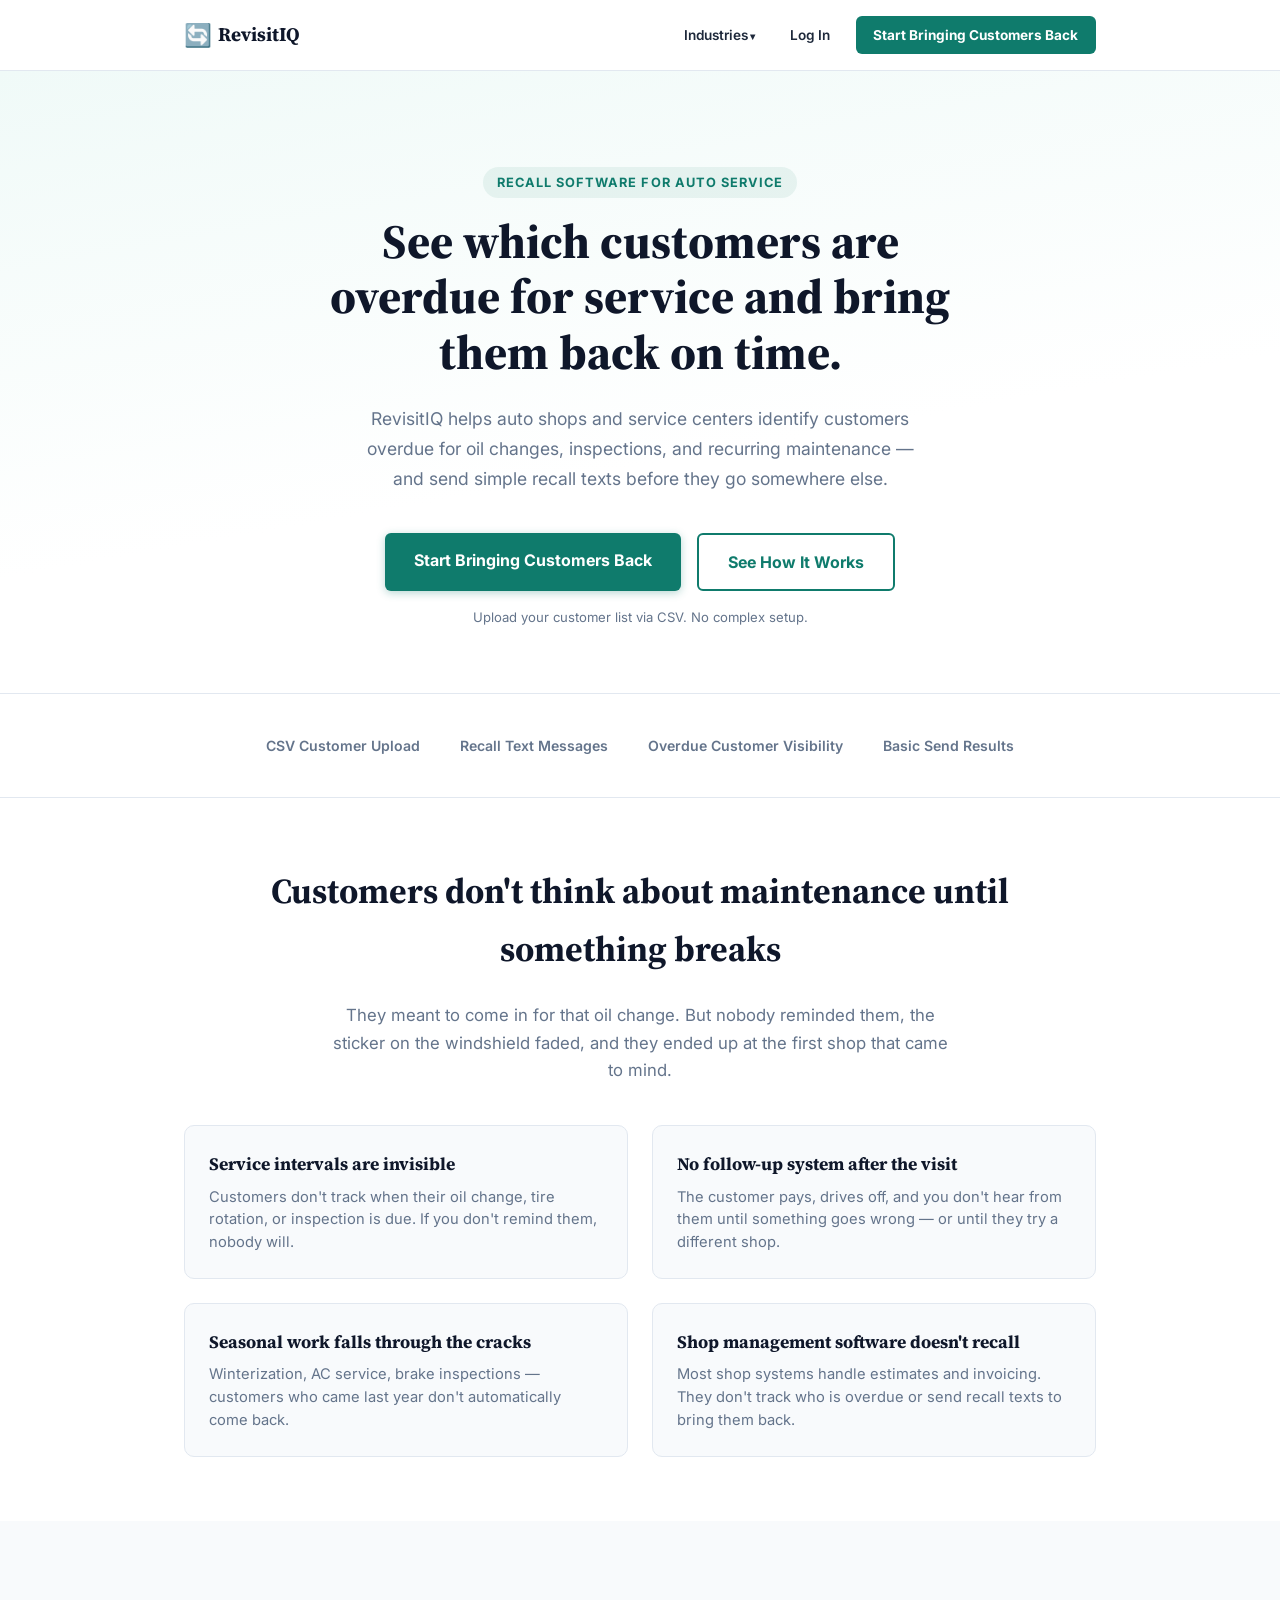
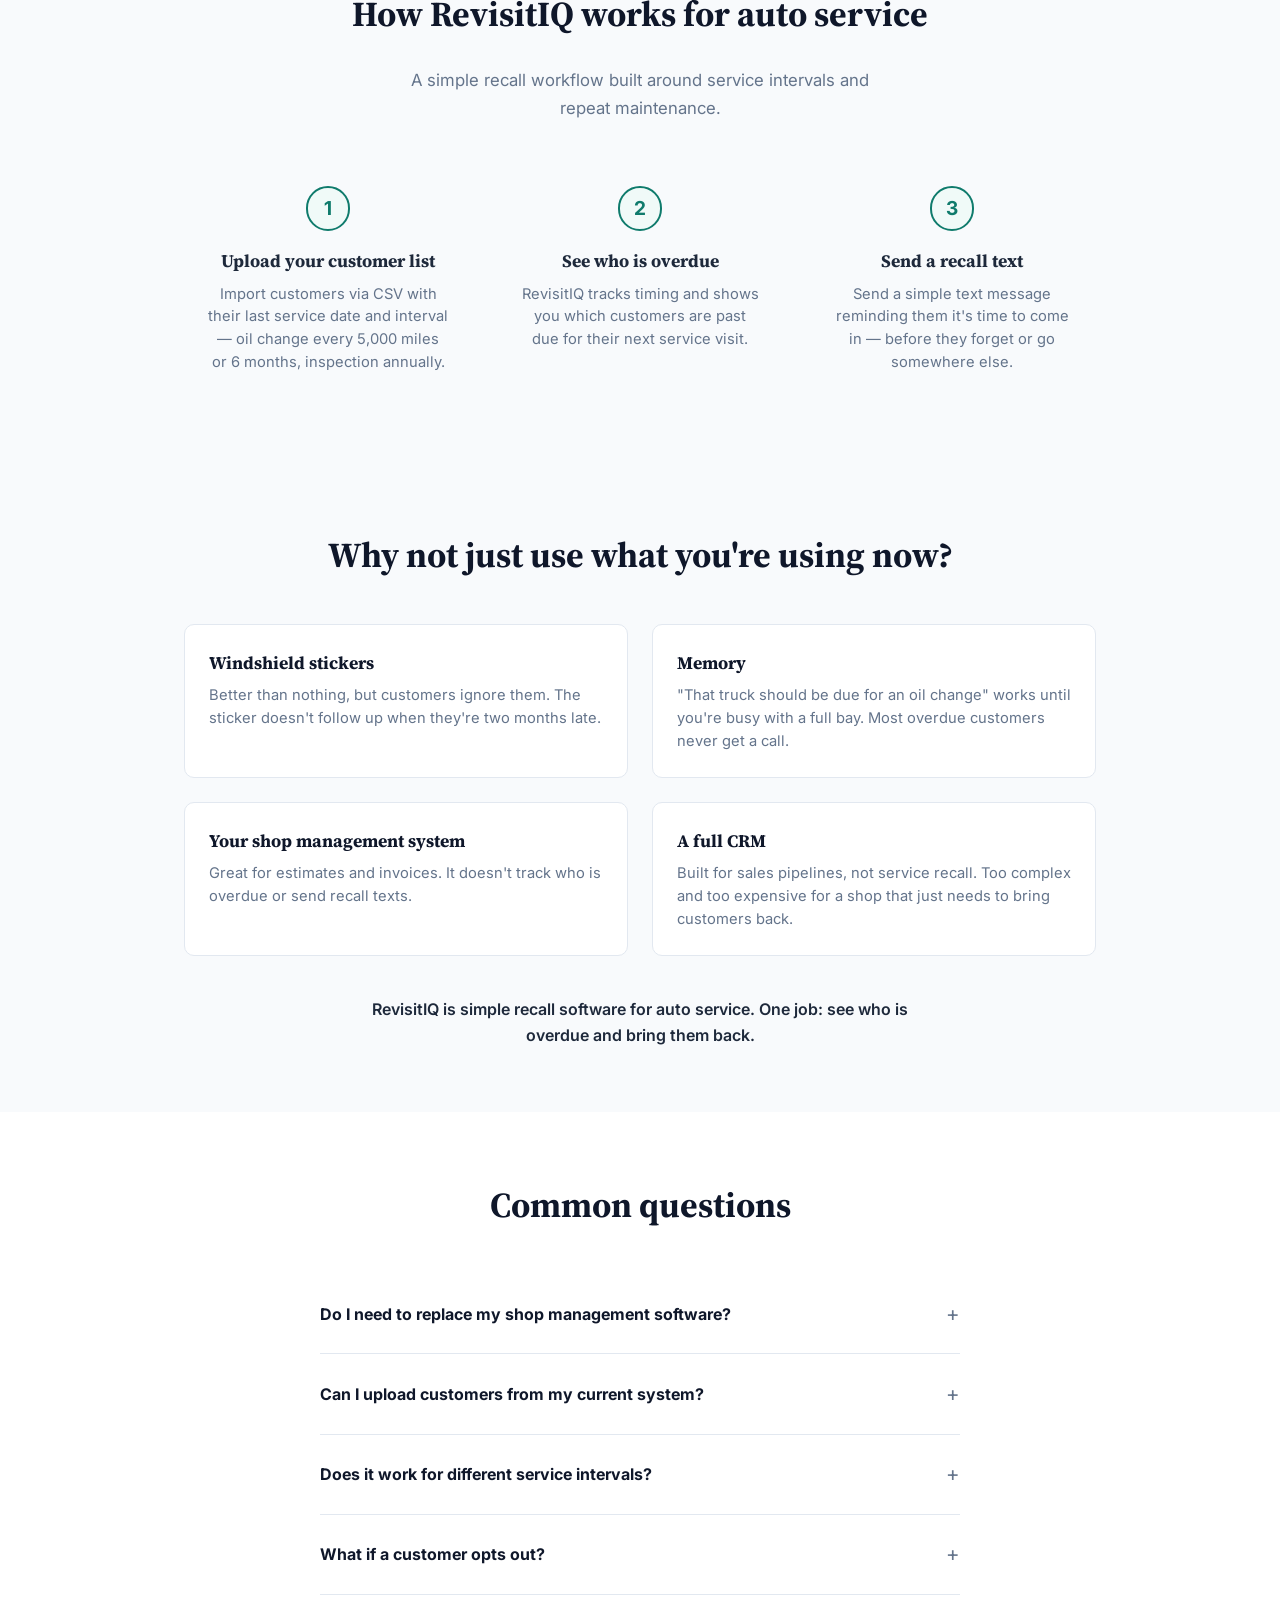
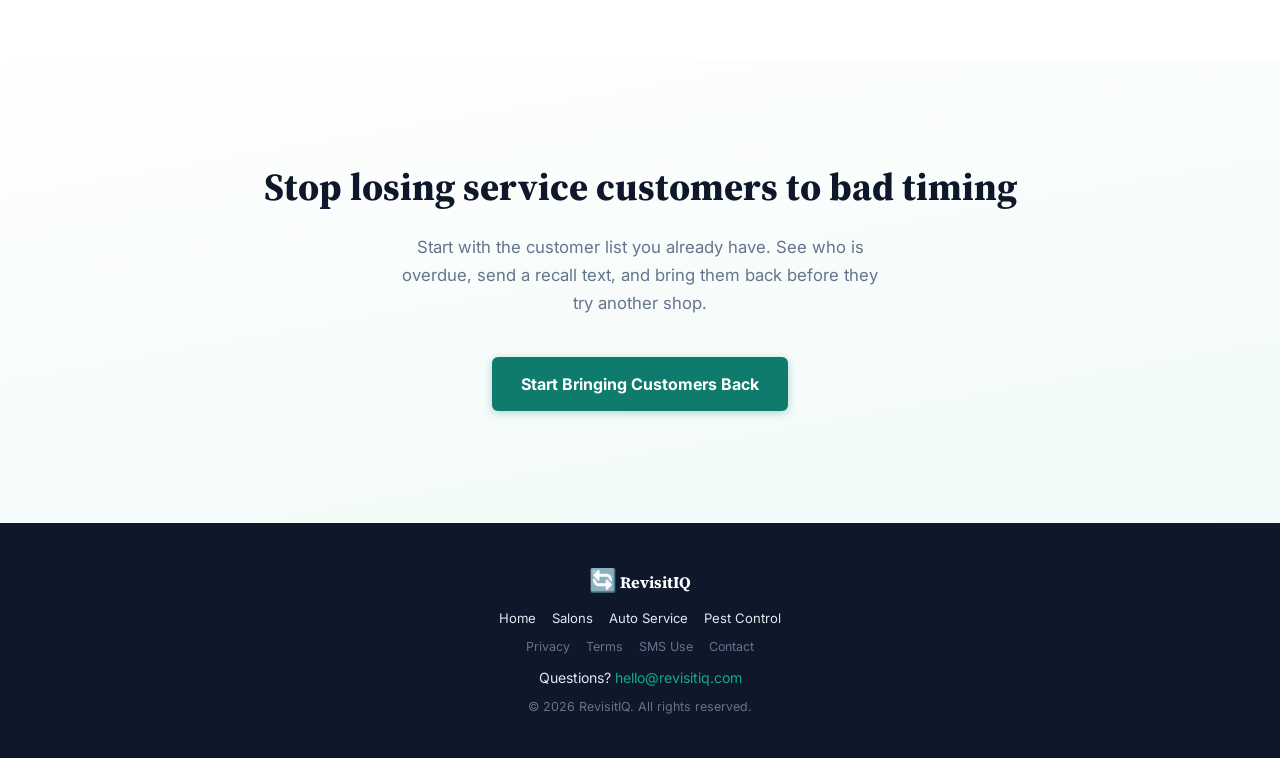
==== auto-service-recall.html @ d7a5df99 "Add business/trust pages: privacy, terms, SMS use, contact Create 4 new content pages with plain-lan" ====
<!doctype html>
<html lang="en">
    <head>
        <meta charset="UTF-8" />
        <meta name="viewport" content="width=device-width, initial-scale=1.0" />
        <title>Auto Service Recall Software | RevisitIQ</title>
        <meta
            name="description"
            content="RevisitIQ helps auto shops and service centers identify customers overdue for oil changes, inspections, and maintenance — and send simple recall texts to bring them back."
        />
        <meta property="og:title" content="Auto Service Recall Software | RevisitIQ" />
        <meta property="og:description" content="RevisitIQ helps auto shops and service centers identify customers overdue for oil changes, inspections, and maintenance — and send simple recall texts to bring them back." />
        <meta property="og:type" content="website" />
        <meta property="og:url" content="https://revisitiq.com/auto-service-recall.html" />
        <meta property="og:image" content="https://revisitiq.com/og-image.png" />
        <meta property="og:image:alt" content="RevisitIQ — Recall software for auto service businesses" />
        <meta name="twitter:card" content="summary_large_image" />
        <meta name="twitter:title" content="Auto Service Recall Software | RevisitIQ" />
        <meta name="twitter:description" content="RevisitIQ helps auto shops and service centers identify customers overdue for oil changes, inspections, and maintenance — and send simple recall texts to bring them back." />
        <meta name="twitter:image" content="https://revisitiq.com/og-image.png" />
        <meta name="twitter:image:alt" content="RevisitIQ — Recall software for auto service businesses" />
        <link rel="canonical" href="https://revisitiq.com/auto-service-recall.html" />
        <link rel="icon" href="/favicon.ico" sizes="48x48" />
        <link rel="icon" type="image/png" href="/favicon-32x32.png" sizes="32x32" />
        <link rel="icon" type="image/png" href="/favicon-16x16.png" sizes="16x16" />
        <link rel="apple-touch-icon" href="/apple-touch-icon.png" />

        <link rel="preconnect" href="https://fonts.googleapis.com" />
        <link rel="preconnect" href="https://fonts.gstatic.com" crossorigin />
        <link href="https://fonts.googleapis.com/css2?family=Inter:wght@400;500;600;700&family=Source+Serif+4:wght@600;700;800&display=swap" rel="stylesheet" />
        <link rel="stylesheet" href="styles.css" />

        <script async src="https://www.googletagmanager.com/gtag/js?id=G-NSQ59M11CJ"></script>
        <script>
            window.dataLayer = window.dataLayer || [];
            function gtag(){dataLayer.push(arguments);}
            gtag('js', new Date());
            gtag('config', 'G-NSQ59M11CJ');
        </script>
    </head>

    <body>
        <!-- ============ HEADER ============ -->
        <header class="site-header">
            <div class="container header-inner">
                <a href="/" class="logo" aria-label="RevisitIQ home">
                    <span class="logo-icon">🔄</span>
                    <span class="logo-text">RevisitIQ</span>
                </a>
                <nav class="header-nav">
                    <div class="nav-dropdown">
                        <button class="nav-dropdown-toggle" aria-expanded="false" aria-haspopup="true">Industries</button>
                        <div class="nav-dropdown-menu">
                            <a href="/salon-barbershop-recall.html">Salons &amp; Barbershops</a>
                            <a href="/auto-service-recall.html">Auto Service</a>
                            <a href="/pest-control-recall.html">Pest Control</a>
                        </div>
                    </div>
                    <a href="https://app.revisitiq.com/login" class="header-login" data-cta="login" data-location="header">Log In</a>
                    <a href="https://app.revisitiq.com/login" class="header-cta" data-cta="cta_click" data-location="header">Start Bringing Customers Back</a>
                </nav>
            </div>
        </header>

        <!-- ============ HERO ============ -->
        <section class="hero">
            <div class="container hero-inner">
                <p class="hero-eyebrow">Recall Software for Auto Service</p>
                <h1 class="hero-headline">
                    See which customers are overdue for service and
                    bring them back on&nbsp;time.
                </h1>
                <p class="hero-sub">
                    RevisitIQ helps auto shops and service centers identify
                    customers overdue for oil changes, inspections, and
                    recurring maintenance — and send simple recall texts
                    before they go somewhere&nbsp;else.
                </p>

                <div class="hero-ctas">
                    <a href="https://app.revisitiq.com/login" class="btn btn-primary" data-cta="cta_click" data-location="hero">Start Bringing Customers Back</a>
                    <a href="#how-it-works" class="btn btn-secondary" data-cta="cta_click" data-location="hero_secondary">See How It Works</a>
                </div>

                <p class="hero-note">
                    Upload your customer list via CSV. No complex&nbsp;setup.
                </p>
            </div>
        </section>

        <!-- ============ PROOF STRIP ============ -->
        <section class="proof-strip">
            <div class="container">
                <div class="proof-items">
                    <p>CSV Customer Upload</p>
                    <p>Recall Text Messages</p>
                    <p>Overdue Customer Visibility</p>
                    <p>Basic Send Results</p>
                </div>
            </div>
        </section>

        <!-- ============ PROBLEM ============ -->
        <section class="problems">
            <div class="container">
                <h2 class="section-heading">
                    Customers don't think about maintenance until something&nbsp;breaks
                </h2>
                <p class="section-intro">
                    They meant to come in for that oil change. But nobody
                    reminded them, the sticker on the windshield faded,
                    and they ended up at the first shop that came
                    to&nbsp;mind.
                </p>
                <div class="problems-grid">
                    <div class="problem-card">
                        <h3>Service intervals are invisible</h3>
                        <p>
                            Customers don't track when their oil change,
                            tire rotation, or inspection is due. If you
                            don't remind them, nobody&nbsp;will.
                        </p>
                    </div>
                    <div class="problem-card">
                        <h3>No follow-up system after the visit</h3>
                        <p>
                            The customer pays, drives off, and you don't
                            hear from them until something goes wrong —
                            or until they try a different&nbsp;shop.
                        </p>
                    </div>
                    <div class="problem-card">
                        <h3>Seasonal work falls through the cracks</h3>
                        <p>
                            Winterization, AC service, brake inspections —
                            customers who came last year don't automatically
                            come&nbsp;back.
                        </p>
                    </div>
                    <div class="problem-card">
                        <h3>Shop management software doesn't recall</h3>
                        <p>
                            Most shop systems handle estimates and invoicing.
                            They don't track who is overdue or send recall
                            texts to bring them&nbsp;back.
                        </p>
                    </div>
                </div>
            </div>
        </section>

        <!-- ============ HOW IT WORKS ============ -->
        <section class="how-it-works" id="how-it-works">
            <div class="container">
                <h2 class="section-heading">
                    How RevisitIQ works for auto&nbsp;service
                </h2>
                <p class="section-intro">
                    A simple recall workflow built around service intervals
                    and repeat&nbsp;maintenance.
                </p>
                <div class="steps-grid">
                    <div class="step-card">
                        <div class="step-number">1</div>
                        <h3>Upload your customer list</h3>
                        <p>
                            Import customers via CSV with their last service
                            date and interval — oil change every 5,000 miles
                            or 6 months, inspection&nbsp;annually.
                        </p>
                    </div>
                    <div class="step-card">
                        <div class="step-number">2</div>
                        <h3>See who is overdue</h3>
                        <p>
                            RevisitIQ tracks timing and shows you which
                            customers are past due for their next
                            service&nbsp;visit.
                        </p>
                    </div>
                    <div class="step-card">
                        <div class="step-number">3</div>
                        <h3>Send a recall text</h3>
                        <p>
                            Send a simple text message reminding them it's
                            time to come in — before they forget or go
                            somewhere&nbsp;else.
                        </p>
                    </div>
                </div>
            </div>
        </section>

        <!-- ============ WORKAROUND ============ -->
        <section class="workaround">
            <div class="container">
                <h2 class="section-heading">
                    Why not just use what you're using&nbsp;now?
                </h2>
                <div class="workaround-grid">
                    <div class="workaround-card">
                        <h3>Windshield stickers</h3>
                        <p>
                            Better than nothing, but customers ignore them.
                            The sticker doesn't follow up when they're
                            two months&nbsp;late.
                        </p>
                    </div>
                    <div class="workaround-card">
                        <h3>Memory</h3>
                        <p>
                            "That truck should be due for an oil change"
                            works until you're busy with a full bay.
                            Most overdue customers never get a&nbsp;call.
                        </p>
                    </div>
                    <div class="workaround-card">
                        <h3>Your shop management system</h3>
                        <p>
                            Great for estimates and invoices. It doesn't
                            track who is overdue or send recall&nbsp;texts.
                        </p>
                    </div>
                    <div class="workaround-card">
                        <h3>A full CRM</h3>
                        <p>
                            Built for sales pipelines, not service recall.
                            Too complex and too expensive for a shop that
                            just needs to bring customers&nbsp;back.
                        </p>
                    </div>
                </div>
                <p class="workaround-bottom">
                    RevisitIQ is simple recall software for auto service.
                    One job: see who is overdue and bring
                    them&nbsp;back.
                </p>
            </div>
        </section>

        <!-- ============ FAQ ============ -->
        <section class="faq" id="faq">
            <div class="container">
                <h2 class="section-heading">Common questions</h2>
                <div class="faq-list">
                    <details class="faq-item">
                        <summary>Do I need to replace my shop management&nbsp;software?</summary>
                        <p>
                            No. RevisitIQ works alongside your existing
                            system. It handles recall — the one thing
                            most shop software doesn't&nbsp;do.
                        </p>
                    </details>
                    <details class="faq-item">
                        <summary>Can I upload customers from my current&nbsp;system?</summary>
                        <p>
                            Yes. Export a CSV from your shop management
                            system or spreadsheet and import it into
                            RevisitIQ. No manual re-entry&nbsp;needed.
                        </p>
                    </details>
                    <details class="faq-item">
                        <summary>Does it work for different service&nbsp;intervals?</summary>
                        <p>
                            Yes. You set the service cycle per customer —
                            oil changes every 6 months, inspections annually,
                            seasonal service once a year. RevisitIQ tracks
                            each one&nbsp;separately.
                        </p>
                    </details>
                    <details class="faq-item">
                        <summary>What if a customer opts&nbsp;out?</summary>
                        <p>
                            Customers can opt out of recall messages at any
                            time. RevisitIQ handles opt-outs automatically
                            so you stay&nbsp;compliant.
                        </p>
                    </details>
                </div>
            </div>
        </section>

        <!-- FAQPage structured data -->
        <script type="application/ld+json">
        {
            "@context": "https://schema.org",
            "@type": "FAQPage",
            "mainEntity": [
                {
                    "@type": "Question",
                    "name": "Do I need to replace my shop management software?",
                    "acceptedAnswer": {
                        "@type": "Answer",
                        "text": "No. RevisitIQ works alongside your existing system. It handles recall — the one thing most shop software doesn't do."
                    }
                },
                {
                    "@type": "Question",
                    "name": "Can I upload customers from my current system?",
                    "acceptedAnswer": {
                        "@type": "Answer",
                        "text": "Yes. Export a CSV from your shop management system or spreadsheet and import it into RevisitIQ. No manual re-entry needed."
                    }
                },
                {
                    "@type": "Question",
                    "name": "Does it work for different service intervals?",
                    "acceptedAnswer": {
                        "@type": "Answer",
                        "text": "Yes. You set the service cycle per customer — oil changes every 6 months, inspections annually, seasonal service once a year. RevisitIQ tracks each one separately."
                    }
                },
                {
                    "@type": "Question",
                    "name": "What if a customer opts out?",
                    "acceptedAnswer": {
                        "@type": "Answer",
                        "text": "Customers can opt out of recall messages at any time. RevisitIQ handles opt-outs automatically so you stay compliant."
                    }
                }
            ]
        }
        </script>

        <!-- ============ FINAL CTA ============ -->
        <section class="final-cta">
            <div class="container">
                <h2>
                    Stop losing service customers to bad&nbsp;timing
                </h2>
                <p>
                    Start with the customer list you already have.
                    See who is overdue, send a recall text, and bring
                    them back before they try another&nbsp;shop.
                </p>
                <div class="hero-ctas">
                    <a href="https://app.revisitiq.com/login" class="btn btn-primary" data-cta="cta_click" data-location="final_cta">Start Bringing Customers Back</a>
                </div>
            </div>
        </section>

        <!-- ============ FOOTER ============ -->
        <footer class="site-footer">
            <div class="container footer-inner">
                <p class="footer-brand">
                    <span class="logo-icon">🔄</span> RevisitIQ
                </p>
                <nav class="footer-nav">
                    <a href="/">Home</a>
                    <a href="/salon-barbershop-recall.html">Salons</a>
                    <a href="/auto-service-recall.html">Auto Service</a>
                    <a href="/pest-control-recall.html">Pest Control</a>
                </nav>
                <nav class="footer-nav footer-legal-nav">
                    <a href="/privacy-policy.html">Privacy</a>
                    <a href="/terms-of-service.html">Terms</a>
                    <a href="/sms-use-policy.html">SMS Use</a>
                    <a href="/contact.html">Contact</a>
                </nav>
                <p class="footer-contact">
                    Questions?
                    <a href="mailto:hello@revisitiq.com">hello@revisitiq.com</a>
                </p>
                <p class="footer-legal">
                    &copy; 2026 RevisitIQ. All rights reserved.
                </p>
            </div>
        </footer>

        <script src="script.js"></script>
    </body>
</html>
---- styles.css ----
/* ============================================================
   RevisitIQ — Styles
   Marketing Site
   ============================================================ */

/* --- Tokens --- */
:root {
  --teal: #0F7B6C;
  --teal-dark: #0A5C51;
  --teal-light: #14A890;
  --blue: #2563EB;
  --blue-dark: #1D4ED8;
  --slate: #475569;
  --mint: #F0FAF8;
  --mint-dark: #D5F0EC;
  --white: #FFFFFF;
  --gray-50: #F8FAFC;
  --gray-100: #F1F5F9;
  --gray-200: #E2E8F0;
  --gray-600: #64748B;
  --gray-800: #1E293B;
  --gray-900: #0F172A;

  --font-heading: 'Source Serif 4', Georgia, 'Times New Roman', serif;
  --font-body: 'Inter', -apple-system, BlinkMacSystemFont, 'Segoe UI', sans-serif;

  --max-width: 960px;
  --space-xs: 0.5rem;
  --space-sm: 1rem;
  --space-md: 1.5rem;
  --space-lg: 2.5rem;
  --space-xl: 4rem;
  --space-2xl: 6rem;

  --radius: 6px;
  --radius-lg: 10px;
  --shadow-sm: 0 1px 3px rgba(0,0,0,0.08);
  --shadow-md: 0 4px 12px rgba(0,0,0,0.1);
}

/* --- Reset --- */
*, *::before, *::after {
  box-sizing: border-box;
  margin: 0;
  padding: 0;
}

html {
  scroll-behavior: smooth;
  -webkit-text-size-adjust: 100%;
}

body {
  font-family: var(--font-body);
  font-size: 1rem;
  line-height: 1.65;
  color: var(--gray-800);
  background: var(--white);
  -webkit-font-smoothing: antialiased;
}

img { max-width: 100%; display: block; }
a { color: var(--teal); text-decoration: none; }
a:hover { text-decoration: underline; }
a:focus-visible,
button:focus-visible {
  outline: 3px solid var(--teal-light);
  outline-offset: 2px;
}

/* --- Layout --- */
.container {
  max-width: var(--max-width);
  margin: 0 auto;
  padding: 0 var(--space-md);
}

.section-heading {
  font-family: var(--font-heading);
  font-size: clamp(1.6rem, 4vw, 2.2rem);
  font-weight: 700;
  color: var(--gray-900);
  text-align: center;
  margin-bottom: var(--space-lg);
}

.section-intro {
  font-size: 1.05rem;
  color: var(--gray-600);
  text-align: center;
  max-width: 620px;
  margin: calc(-1 * var(--space-sm)) auto var(--space-lg);
  line-height: 1.65;
}

/* --- Header --- */
.site-header {
  position: sticky;
  top: 0;
  z-index: 100;
  background: var(--white);
  border-bottom: 1px solid var(--gray-200);
  padding: var(--space-sm) 0;
}
.header-inner {
  display: flex;
  align-items: center;
  justify-content: space-between;
}
.logo {
  display: flex;
  align-items: center;
  gap: 0.4rem;
  text-decoration: none;
  color: var(--gray-900);
}
.logo-icon { font-size: 1.4rem; }
.logo-text {
  font-family: var(--font-heading);
  font-size: 1.2rem;
  font-weight: 700;
}

.header-nav {
  display: flex;
  align-items: center;
  gap: var(--space-sm);
}
.header-login {
  font-size: 0.85rem;
  font-weight: 600;
  color: var(--gray-800);
  text-decoration: none;
  padding: 0.5rem 0.6rem;
}
.header-login:hover {
  color: var(--teal);
  text-decoration: none;
}
.header-cta {
  display: inline-block;
  font-size: 0.85rem;
  font-weight: 700;
  color: var(--white);
  background: var(--teal);
  padding: 0.5rem 1.1rem;
  border-radius: var(--radius);
  text-decoration: none;
  transition: background 0.2s;
}
.header-cta:hover {
  background: var(--teal-dark);
  text-decoration: none;
}

/* --- Nav Dropdown --- */
.nav-dropdown {
  position: relative;
}
.nav-dropdown-toggle {
  font-family: var(--font-body);
  font-size: 0.85rem;
  font-weight: 600;
  color: var(--gray-800);
  background: none;
  border: none;
  cursor: pointer;
  padding: 0.5rem 0.6rem;
  transition: color 0.2s;
}
.nav-dropdown-toggle:hover {
  color: var(--teal);
}
.nav-dropdown-toggle::after {
  content: ' \25BE';
  font-size: 0.7em;
}
.nav-dropdown-menu {
  display: none;
  position: absolute;
  top: 100%;
  right: 0;
  background: var(--white);
  border: 1px solid var(--gray-200);
  border-radius: var(--radius);
  box-shadow: var(--shadow-md);
  min-width: 200px;
  z-index: 110;
  padding: 0.4rem 0;
}
.nav-dropdown-menu a {
  display: block;
  padding: 0.55rem 1rem;
  font-size: 0.88rem;
  font-weight: 500;
  color: var(--gray-800);
  text-decoration: none;
  transition: background 0.15s;
}
.nav-dropdown-menu a:hover {
  background: var(--gray-50);
  color: var(--teal);
  text-decoration: none;
}
.nav-dropdown.is-open .nav-dropdown-menu {
  display: block;
}

/* --- Buttons --- */
.btn {
  display: inline-block;
  font-family: var(--font-body);
  font-size: 1rem;
  font-weight: 700;
  padding: 0.85rem 1.8rem;
  border-radius: var(--radius);
  text-decoration: none;
  text-align: center;
  transition: background 0.2s, transform 0.15s, box-shadow 0.2s;
  cursor: pointer;
  border: none;
}
.btn:hover { text-decoration: none; transform: translateY(-1px); }
.btn:active { transform: translateY(0); }

.btn-primary {
  color: var(--white);
  background: var(--teal);
  box-shadow: 0 2px 8px rgba(15,123,108,0.3);
}
.btn-primary:hover {
  background: var(--teal-dark);
  box-shadow: 0 4px 16px rgba(15,123,108,0.35);
}

.btn-secondary {
  color: var(--teal);
  background: transparent;
  border: 2px solid var(--teal);
}
.btn-secondary:hover {
  background: var(--teal);
  color: var(--white);
}

/* --- Hero --- */
.hero {
  padding: var(--space-2xl) 0 var(--space-xl);
  background: linear-gradient(170deg, var(--mint) 0%, var(--white) 60%);
  text-align: center;
}
.hero-inner { max-width: 680px; margin: 0 auto; }
.hero-eyebrow {
  display: inline-block;
  font-size: 0.8rem;
  font-weight: 700;
  letter-spacing: 0.08em;
  text-transform: uppercase;
  color: var(--teal);
  background: rgba(15,123,108,0.08);
  padding: 0.3rem 0.9rem;
  border-radius: 100px;
  margin-bottom: var(--space-sm);
}
.hero-headline {
  font-family: var(--font-heading);
  font-size: clamp(2rem, 5.5vw, 3rem);
  font-weight: 800;
  line-height: 1.15;
  color: var(--gray-900);
  margin-bottom: var(--space-md);
}
.hero-sub {
  font-size: 1.1rem;
  color: var(--gray-600);
  max-width: 560px;
  margin: 0 auto var(--space-lg);
  line-height: 1.7;
}
.hero-ctas {
  display: flex;
  flex-wrap: wrap;
  gap: var(--space-sm);
  justify-content: center;
  margin-bottom: var(--space-sm);
}
.hero-note {
  font-size: 0.82rem;
  color: var(--gray-600);
  margin-top: var(--space-xs);
}

/* --- Proof Strip --- */
.proof-strip {
  padding: var(--space-lg) 0;
  background: var(--white);
  border-top: 1px solid var(--gray-200);
  border-bottom: 1px solid var(--gray-200);
}
.proof-items {
  display: flex;
  justify-content: center;
  gap: var(--space-lg);
  flex-wrap: wrap;
  text-align: center;
}
.proof-items p {
  font-size: 0.88rem;
  color: var(--gray-600);
  font-weight: 600;
  margin: 0;
}

/* --- Problem Section --- */
.problems {
  padding: var(--space-xl) 0;
  background: var(--white);
}
.problems-grid {
  display: grid;
  grid-template-columns: 1fr 1fr;
  gap: var(--space-md);
}
.problem-card {
  background: var(--gray-50);
  padding: var(--space-md);
  border-radius: var(--radius-lg);
  border: 1px solid var(--gray-200);
}
.problem-card h3 {
  font-family: var(--font-heading);
  font-size: 1.1rem;
  font-weight: 700;
  color: var(--gray-900);
  margin-bottom: 0.4rem;
}
.problem-card p {
  font-size: 0.92rem;
  color: var(--gray-600);
  line-height: 1.55;
  margin: 0;
}

/* --- How It Works --- */
.how-it-works {
  padding: var(--space-xl) 0;
  background: var(--gray-50);
}
.steps-grid {
  display: grid;
  grid-template-columns: repeat(3, 1fr);
  gap: var(--space-md);
}
.step-card {
  text-align: center;
  padding: var(--space-md);
}
.step-card .step-number {
  display: inline-flex;
  align-items: center;
  justify-content: center;
  width: 2.8rem;
  height: 2.8rem;
  border-radius: 50%;
  background: var(--mint);
  color: var(--teal);
  font-size: 1.2rem;
  font-weight: 700;
  margin-bottom: var(--space-sm);
  border: 2px solid var(--teal);
}
.step-card h3 {
  font-family: var(--font-heading);
  font-size: 1.1rem;
  font-weight: 700;
  margin-bottom: 0.4rem;
}
.step-card p {
  font-size: 0.92rem;
  color: var(--gray-600);
  max-width: 280px;
  margin: 0 auto;
  line-height: 1.55;
}

/* --- Who It's For --- */
.built-for {
  padding: var(--space-xl) 0;
  background: var(--white);
}
.built-for-grid {
  display: grid;
  grid-template-columns: repeat(2, 1fr);
  gap: var(--space-md);
}
.built-for-item {
  text-align: center;
  padding: var(--space-sm);
}
.built-for-icon {
  font-size: 1.8rem;
  margin-bottom: var(--space-xs);
}
.built-for-item h3 {
  font-family: var(--font-heading);
  font-size: 1.1rem;
  font-weight: 700;
  margin-bottom: 0.4rem;
}
.built-for-item p {
  font-size: 0.92rem;
  color: var(--gray-600);
  max-width: 280px;
  margin: 0 auto;
  line-height: 1.55;
}
.built-for-note {
  font-size: 0.88rem;
  font-style: italic;
  color: var(--gray-600);
  text-align: center;
  margin-top: var(--space-lg);
}

/* --- Workaround Section --- */
.workaround {
  padding: var(--space-xl) 0;
  background: var(--gray-50);
}
.workaround-grid {
  display: grid;
  grid-template-columns: 1fr 1fr;
  gap: var(--space-md);
}
.workaround-card {
  background: var(--white);
  padding: var(--space-md);
  border-radius: var(--radius-lg);
  border: 1px solid var(--gray-200);
}
.workaround-card h3 {
  font-family: var(--font-heading);
  font-size: 1.1rem;
  font-weight: 700;
  color: var(--gray-900);
  margin-bottom: 0.4rem;
}
.workaround-card p {
  font-size: 0.92rem;
  color: var(--gray-600);
  line-height: 1.55;
  margin: 0;
}
.workaround-bottom {
  font-size: 1rem;
  font-weight: 600;
  color: var(--gray-800);
  text-align: center;
  margin-top: var(--space-lg);
  max-width: 580px;
  margin-left: auto;
  margin-right: auto;
}

/* --- FAQ --- */
.faq {
  padding: var(--space-xl) 0;
  background: var(--white);
}
.faq-list {
  max-width: 640px;
  margin: 0 auto;
}
.faq-item {
  border-bottom: 1px solid var(--gray-200);
  padding: var(--space-sm) 0;
}
.faq-item summary {
  font-weight: 700;
  font-size: 1rem;
  cursor: pointer;
  list-style: none;
  display: flex;
  align-items: center;
  justify-content: space-between;
  gap: var(--space-sm);
  padding: 0.4rem 0;
  color: var(--gray-900);
}
.faq-item summary::after {
  content: '+';
  font-size: 1.3rem;
  font-weight: 400;
  color: var(--gray-600);
  flex-shrink: 0;
  transition: transform 0.2s;
}
.faq-item[open] summary::after {
  content: '\2212';
}
.faq-item summary::-webkit-details-marker { display: none; }
.faq-item p {
  font-size: 0.92rem;
  color: var(--gray-600);
  padding: 0.3rem 0 0.6rem;
  line-height: 1.6;
}

/* --- Niche Links --- */
.niche-links {
  padding: var(--space-xl) 0;
  background: var(--gray-50);
}
.niche-links-grid {
  display: grid;
  grid-template-columns: 1fr;
  gap: var(--space-md);
}
.niche-card {
  display: block;
  background: var(--white);
  padding: var(--space-md);
  border-radius: var(--radius-lg);
  border: 1px solid var(--gray-200);
  text-decoration: none;
  color: var(--gray-800);
  transition: box-shadow 0.2s, border-color 0.2s;
  text-align: center;
}
.niche-card:hover {
  border-color: var(--teal-light);
  box-shadow: var(--shadow-md);
  text-decoration: none;
}
.niche-card-icon {
  font-size: 1.8rem;
  display: block;
  margin-bottom: var(--space-xs);
}
.niche-card h3 {
  font-family: var(--font-heading);
  font-size: 1.1rem;
  font-weight: 700;
  color: var(--gray-900);
  margin-bottom: 0.3rem;
}
.niche-card p {
  font-size: 0.88rem;
  color: var(--gray-600);
  line-height: 1.5;
  margin: 0;
}

/* --- Credibility --- */
.credibility {
  padding: var(--space-lg) 0;
  background: var(--white);
  border-top: 1px solid var(--gray-200);
}
.credibility-note {
  font-size: 0.88rem;
  font-style: italic;
  color: var(--gray-600);
  text-align: center;
  max-width: 540px;
  margin: 0 auto;
  line-height: 1.6;
}

/* --- Final CTA --- */
.final-cta {
  padding: var(--space-2xl) 0;
  text-align: center;
  background: linear-gradient(170deg, var(--white) 0%, var(--mint) 100%);
}
.final-cta h2 {
  font-family: var(--font-heading);
  font-size: clamp(1.6rem, 4.5vw, 2.4rem);
  font-weight: 800;
  color: var(--gray-900);
  margin-bottom: var(--space-sm);
}
.final-cta p {
  font-size: 1.05rem;
  color: var(--gray-600);
  margin-bottom: var(--space-lg);
  max-width: 500px;
  margin-left: auto;
  margin-right: auto;
}

/* --- Footer --- */
.site-footer {
  padding: var(--space-lg) 0;
  background: var(--gray-900);
  color: var(--gray-200);
  text-align: center;
}
.footer-inner {
  display: flex;
  flex-direction: column;
  align-items: center;
  gap: 0.5rem;
}
.footer-brand {
  font-family: var(--font-heading);
  font-size: 1rem;
  font-weight: 700;
  color: var(--white);
}
.footer-contact { font-size: 0.88rem; }
.footer-contact a { color: var(--teal-light); }
.footer-contact a:hover { color: var(--mint); }
.footer-nav {
  display: flex;
  gap: var(--space-sm);
  flex-wrap: wrap;
  justify-content: center;
}
.footer-nav a {
  font-size: 0.82rem;
  color: var(--gray-200);
  text-decoration: none;
}
.footer-nav a:hover {
  color: var(--teal-light);
  text-decoration: underline;
}
.footer-legal { font-size: 0.78rem; color: var(--gray-600); }

/* ============================================================
   Responsive
   ============================================================ */
/* Desktop enhancement for niche grid */
@media (min-width: 769px) {
  .niche-links-grid {
    grid-template-columns: repeat(3, 1fr);
  }
}

@media (max-width: 768px) {
  .proof-items {
    flex-direction: column;
    gap: var(--space-sm);
  }
  .nav-dropdown-toggle {
    font-size: 0.78rem;
    padding: 0.45rem 0.5rem;
  }
  .problems-grid,
  .workaround-grid {
    grid-template-columns: 1fr;
  }
  .steps-grid {
    grid-template-columns: 1fr;
    gap: var(--space-lg);
  }
  .built-for-grid {
    grid-template-columns: 1fr;
    gap: var(--space-lg);
  }
  .hero {
    padding: var(--space-xl) 0 var(--space-lg);
  }
  .hero-ctas {
    flex-direction: column;
    align-items: center;
  }
  .hero-ctas .btn {
    width: 100%;
    max-width: 320px;
  }
  .header-cta {
    font-size: 0.78rem;
    padding: 0.45rem 0.9rem;
  }
  .header-login {
    font-size: 0.78rem;
    padding: 0.45rem 0.5rem;
  }
}

@media (max-width: 480px) {
  .hero-headline {
    font-size: 1.7rem;
  }
  .section-heading {
    font-size: 1.4rem;
  }
}

/* --- Content Pages (policy, terms, contact) --- */
.content-page {
  padding: var(--space-xl) 0 var(--space-2xl);
  background: var(--white);
}
.content-page .container {
  max-width: 680px;
}
.content-page h1 {
  font-family: var(--font-heading);
  font-size: clamp(1.6rem, 4vw, 2.2rem);
  font-weight: 700;
  color: var(--gray-900);
  margin-bottom: var(--space-xs);
}
.content-page .content-updated {
  font-size: 0.82rem;
  color: var(--gray-600);
  margin-bottom: var(--space-lg);
}
.content-page h2 {
  font-family: var(--font-heading);
  font-size: 1.2rem;
  font-weight: 700;
  color: var(--gray-900);
  margin-top: var(--space-lg);
  margin-bottom: var(--space-xs);
}
.content-page p {
  font-size: 0.95rem;
  color: var(--gray-800);
  line-height: 1.7;
  margin-bottom: var(--space-sm);
}
.content-page ul {
  font-size: 0.95rem;
  color: var(--gray-800);
  line-height: 1.7;
  margin-bottom: var(--space-sm);
  padding-left: 1.4rem;
}
.content-page li {
  margin-bottom: 0.3rem;
}
.content-page .content-note {
  font-size: 0.88rem;
  font-style: italic;
  color: var(--gray-600);
  border-left: 3px solid var(--gray-200);
  padding-left: var(--space-sm);
  margin: var(--space-md) 0;
}
.content-page a {
  color: var(--teal);
}

/* Contact page specifics */
.contact-email {
  display: inline-block;
  font-size: 1.1rem;
  font-weight: 600;
  color: var(--teal);
  margin: var(--space-sm) 0 var(--space-md);
}
.contact-topics {
  list-style: none;
  padding-left: 0;
}
.contact-topics li {
  font-size: 0.95rem;
  color: var(--gray-800);
  padding: 0.3rem 0;
}
.contact-topics li::before {
  content: '— ';
  color: var(--gray-600);
}

/* Footer legal nav */
.footer-legal-nav {
  gap: var(--space-sm);
}
.footer-legal-nav a {
  font-size: 0.78rem;
  color: var(--gray-600);
}
.footer-legal-nav a:hover {
  color: var(--teal-light);
}

/* --- Print --- */
@media print {
  .site-header, .hero-ctas, .header-cta, .header-login, .final-cta {
    display: none;
  }
}
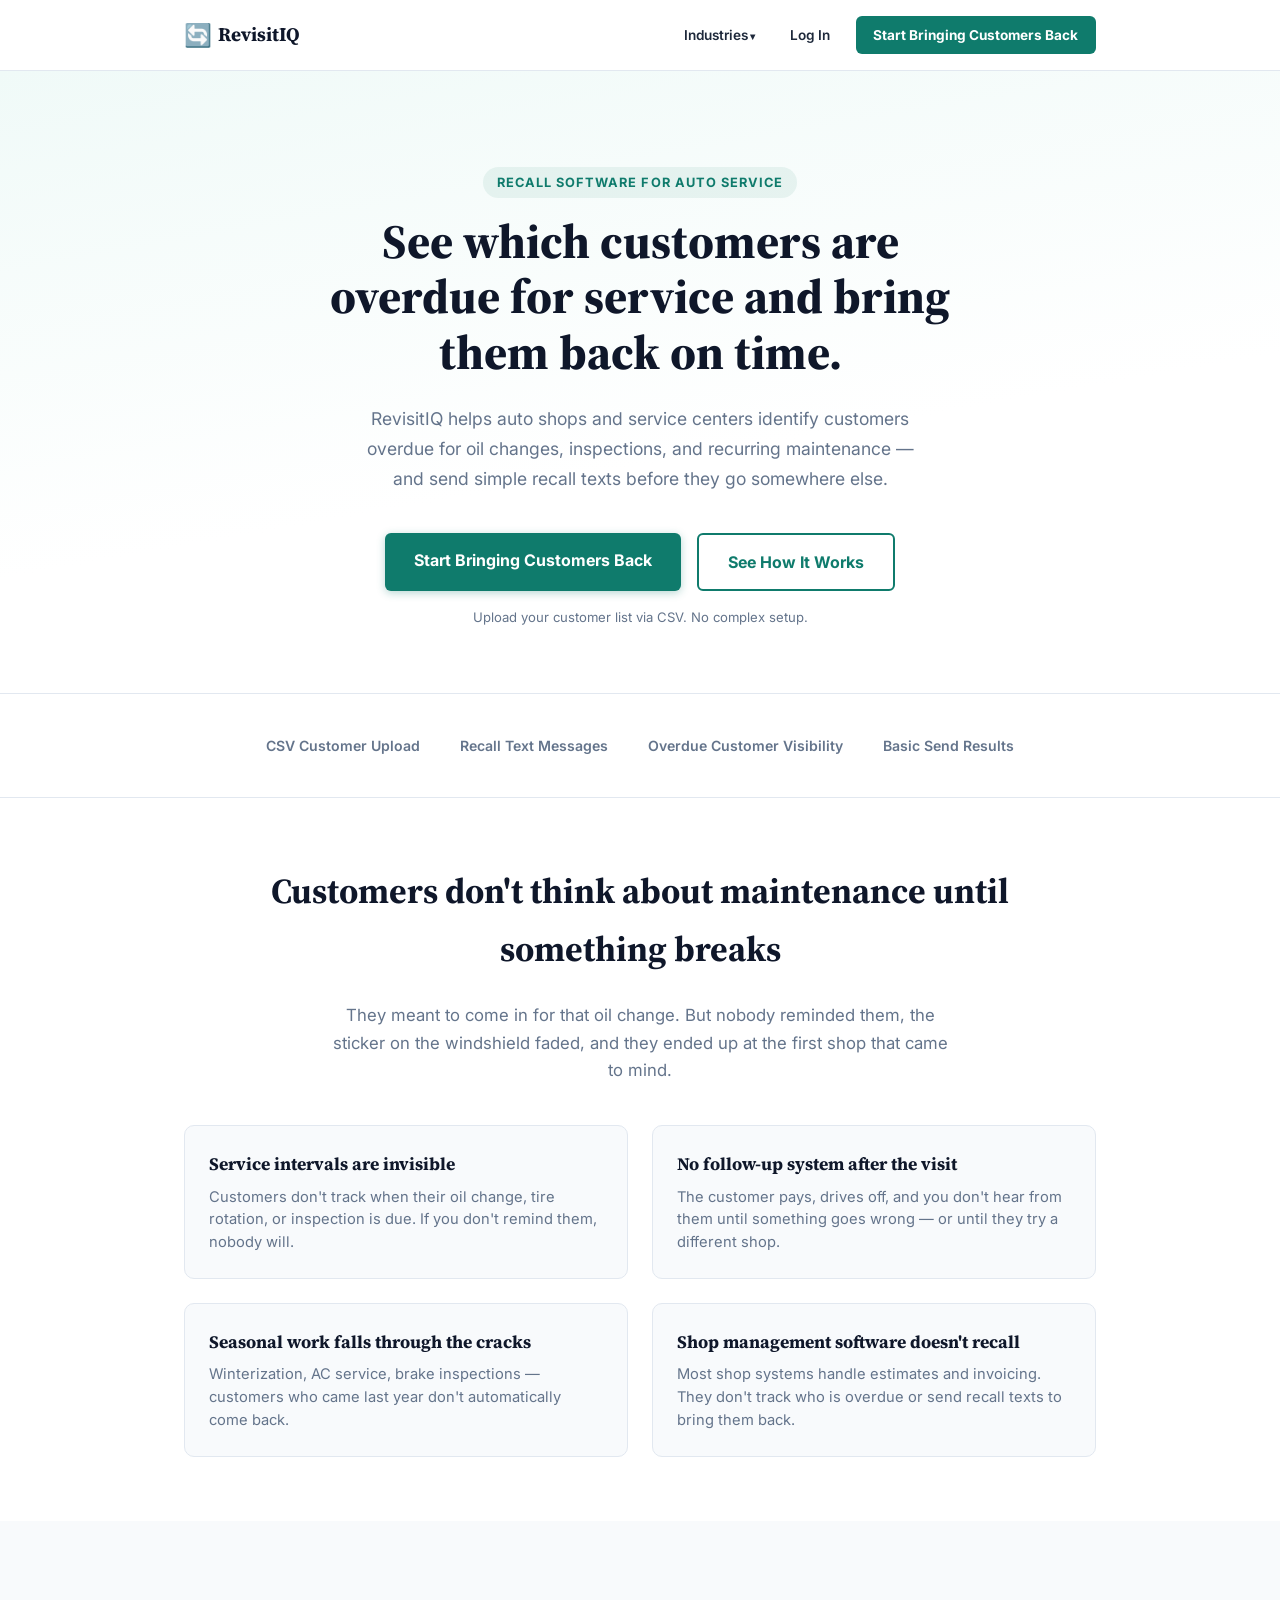
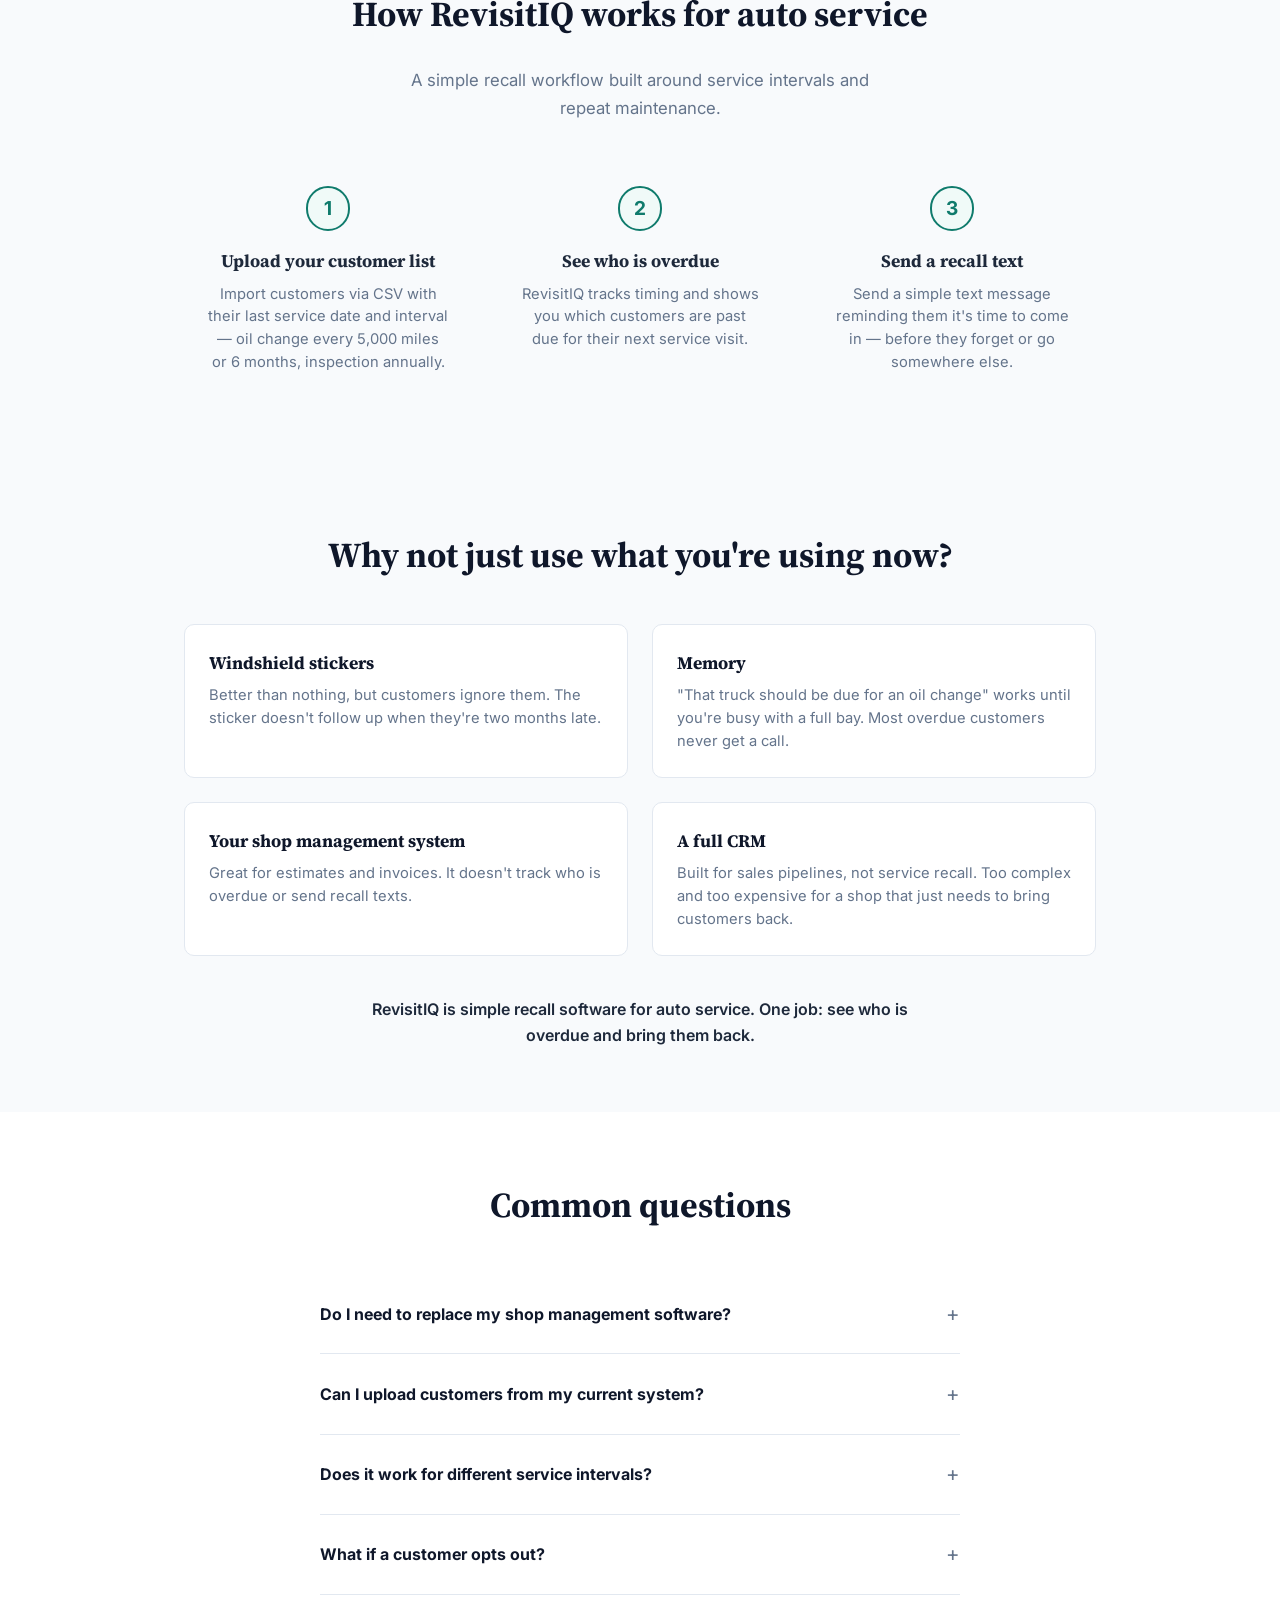
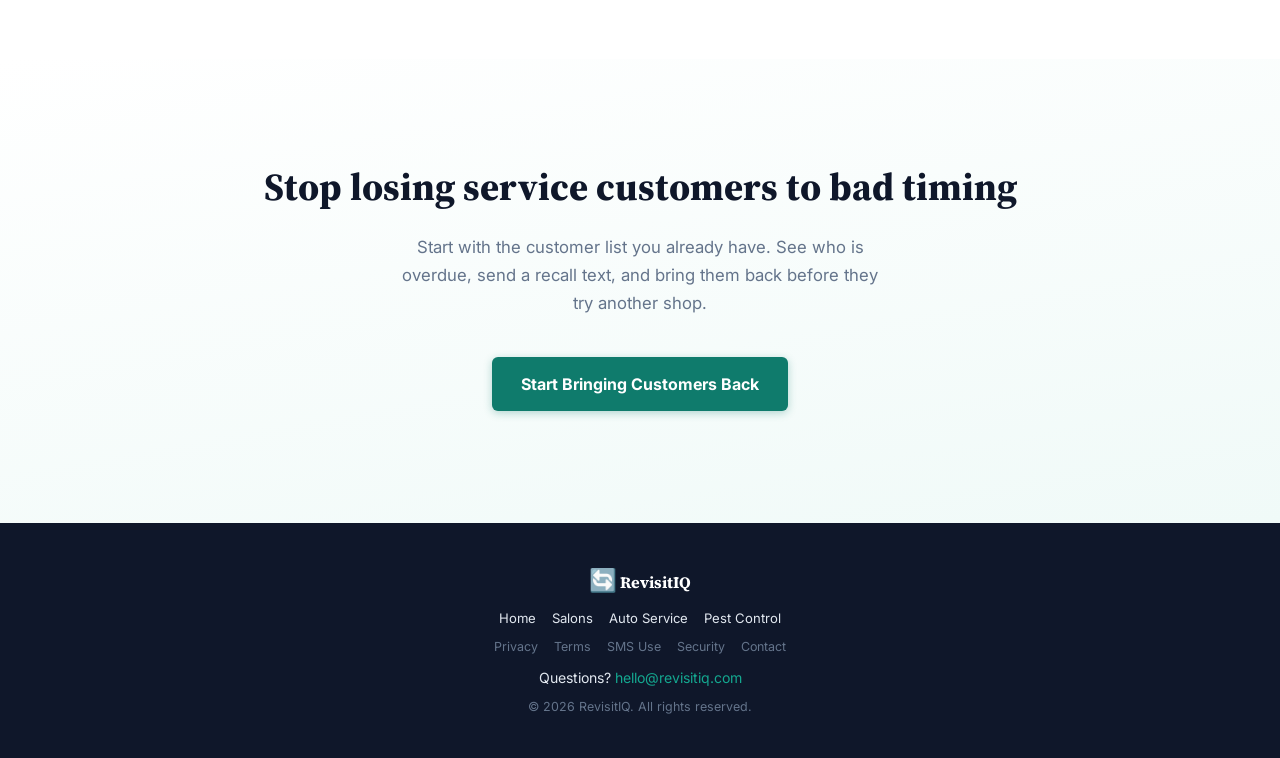
==== commit bc066d7e: "Add security & data handling page, wire into footer site-wide Plain-language page covering what data" ====
--- a/auto-service-recall.html
+++ b/auto-service-recall.html
@@ -355,6 +355,7 @@
                     <a href="/privacy-policy.html">Privacy</a>
                     <a href="/terms-of-service.html">Terms</a>
                     <a href="/sms-use-policy.html">SMS Use</a>
+                    <a href="/security.html">Security</a>
                     <a href="/contact.html">Contact</a>
                 </nav>
                 <p class="footer-contact">
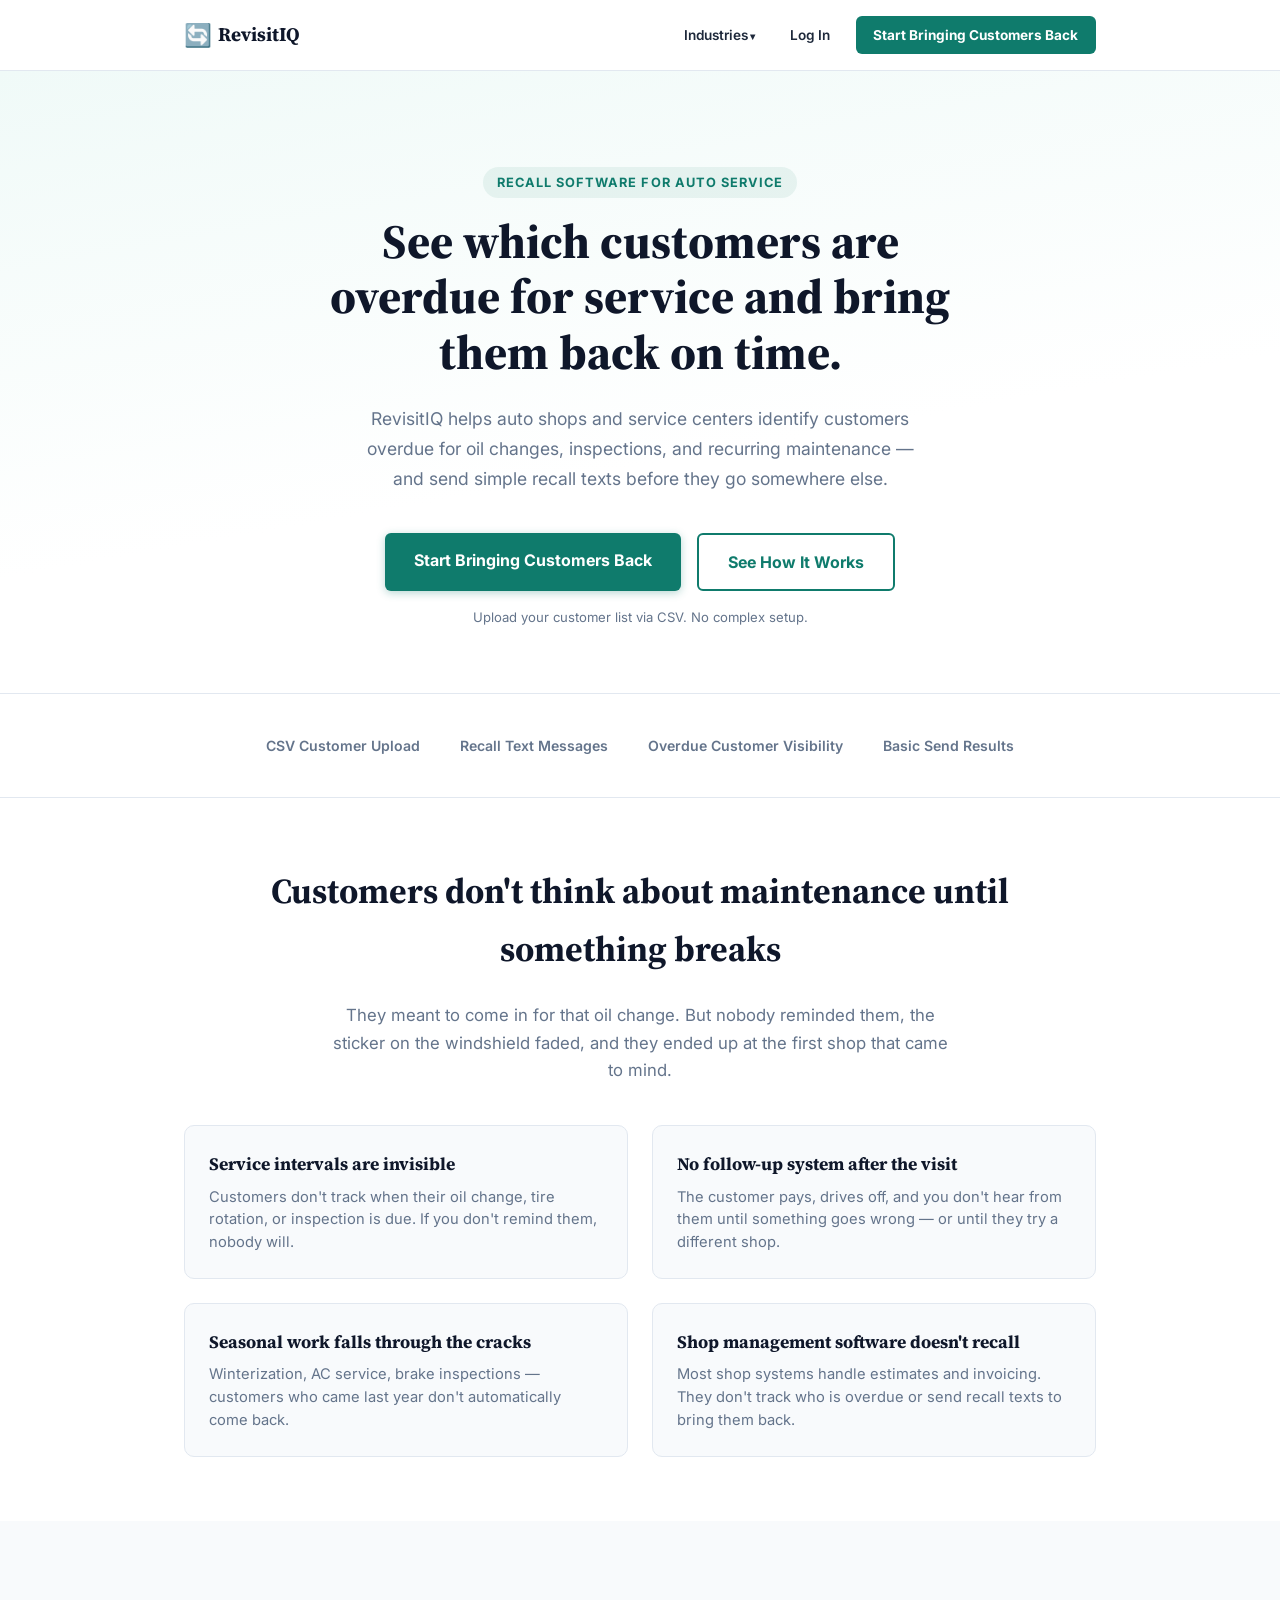
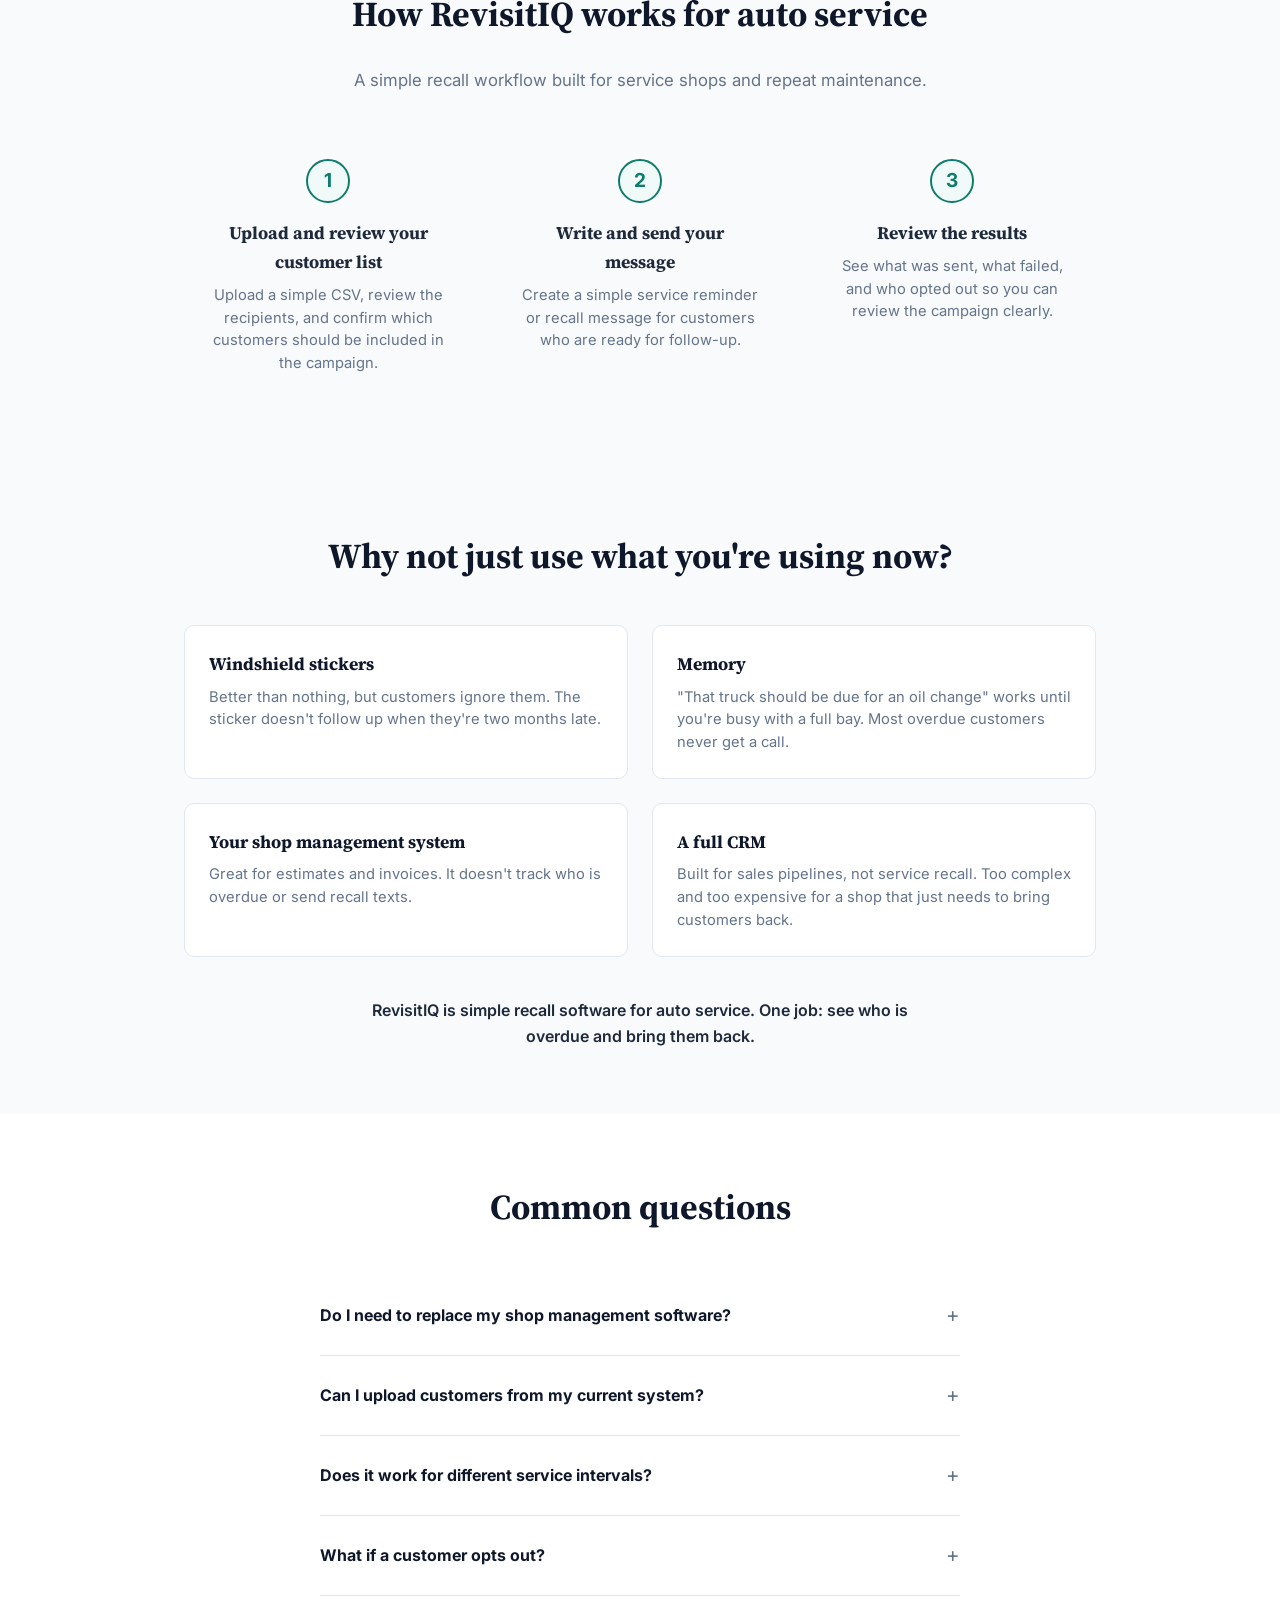
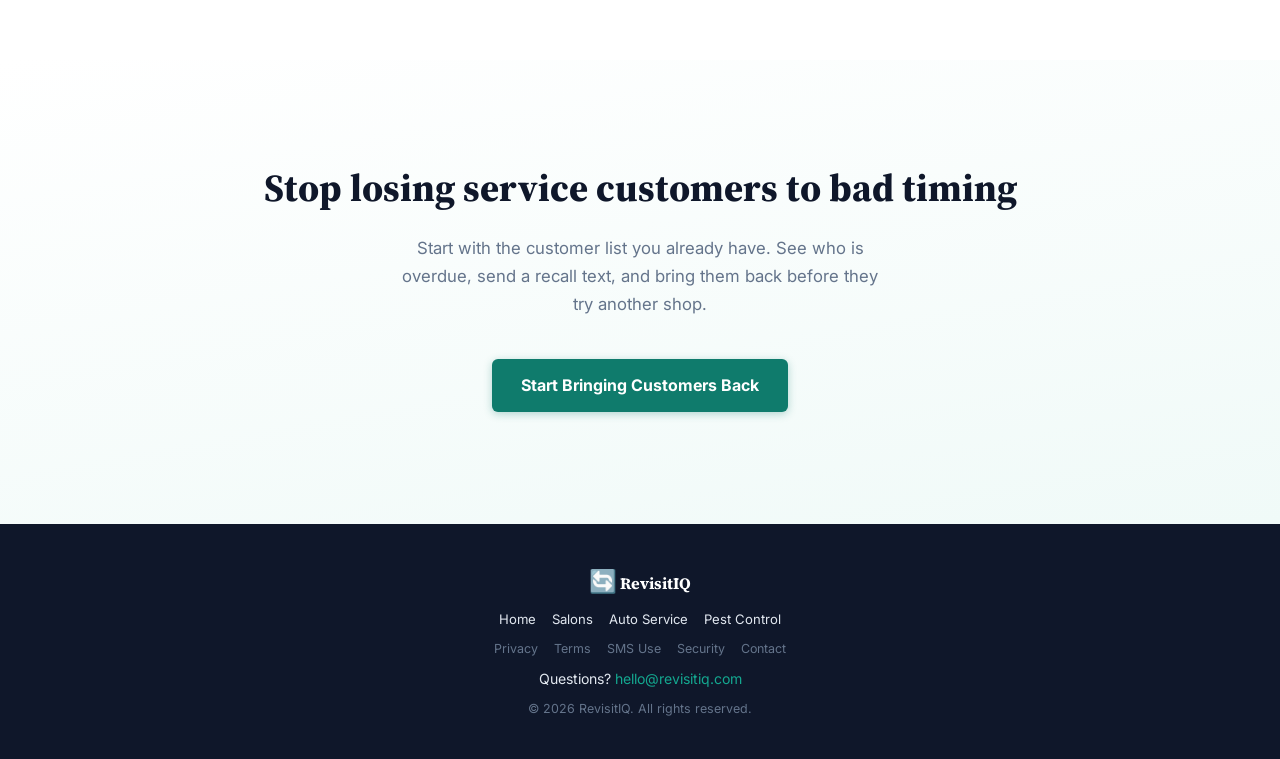
==== commit 98708eb2: "Tighten niche-page How It Works to match real product workflow Replace CRM-like language (tracks tim" ====
--- a/auto-service-recall.html
+++ b/auto-service-recall.html
@@ -156,35 +156,35 @@
                     How RevisitIQ works for auto&nbsp;service
                 </h2>
                 <p class="section-intro">
-                    A simple recall workflow built around service intervals
+                    A simple recall workflow built for service shops
                     and repeat&nbsp;maintenance.
                 </p>
                 <div class="steps-grid">
                     <div class="step-card">
                         <div class="step-number">1</div>
-                        <h3>Upload your customer list</h3>
-                        <p>
-                            Import customers via CSV with their last service
-                            date and interval — oil change every 5,000 miles
-                            or 6 months, inspection&nbsp;annually.
+                        <h3>Upload and review your customer list</h3>
+                        <p>
+                            Upload a simple CSV, review the recipients,
+                            and confirm which customers should be included
+                            in the&nbsp;campaign.
                         </p>
                     </div>
                     <div class="step-card">
                         <div class="step-number">2</div>
-                        <h3>See who is overdue</h3>
-                        <p>
-                            RevisitIQ tracks timing and shows you which
-                            customers are past due for their next
-                            service&nbsp;visit.
+                        <h3>Write and send your message</h3>
+                        <p>
+                            Create a simple service reminder or recall
+                            message for customers who are ready
+                            for&nbsp;follow-up.
                         </p>
                     </div>
                     <div class="step-card">
                         <div class="step-number">3</div>
-                        <h3>Send a recall text</h3>
-                        <p>
-                            Send a simple text message reminding them it's
-                            time to come in — before they forget or go
-                            somewhere&nbsp;else.
+                        <h3>Review the results</h3>
+                        <p>
+                            See what was sent, what failed, and who opted
+                            out so you can review the
+                            campaign&nbsp;clearly.
                         </p>
                     </div>
                 </div>
--- a/styles.css
+++ b/styles.css
@@ -382,6 +382,61 @@
   margin: 0 auto;
   line-height: 1.55;
 }
+.step-card .step-screenshot {
+  margin-top: var(--space-sm);
+  border-radius: var(--radius);
+  border: 1px solid var(--gray-200);
+  box-shadow: var(--shadow-sm);
+  width: 100%;
+  height: auto;
+  cursor: pointer;
+  transition: box-shadow 0.2s;
+}
+.step-card .step-screenshot:hover {
+  box-shadow: var(--shadow-md);
+}
+.step-card .step-screenshot:focus-visible {
+  outline: 3px solid var(--teal-light);
+  outline-offset: 2px;
+}
+
+/* --- Lightbox --- */
+.lightbox {
+  display: none;
+  position: fixed;
+  inset: 0;
+  z-index: 200;
+  background: rgba(0, 0, 0, 0.8);
+  align-items: center;
+  justify-content: center;
+  padding: var(--space-md);
+}
+.lightbox.is-open {
+  display: flex;
+}
+.lightbox-img {
+  max-width: 100%;
+  max-height: 90vh;
+  border-radius: var(--radius-lg);
+  box-shadow: 0 8px 32px rgba(0, 0, 0, 0.4);
+}
+.lightbox-close {
+  position: absolute;
+  top: var(--space-sm);
+  right: var(--space-sm);
+  background: none;
+  border: none;
+  color: var(--white);
+  font-size: 2rem;
+  line-height: 1;
+  cursor: pointer;
+  padding: 0.3rem 0.6rem;
+  border-radius: var(--radius);
+  transition: background 0.15s;
+}
+.lightbox-close:hover {
+  background: rgba(255, 255, 255, 0.15);
+}
 
 /* --- Who It's For --- */
 .built-for {
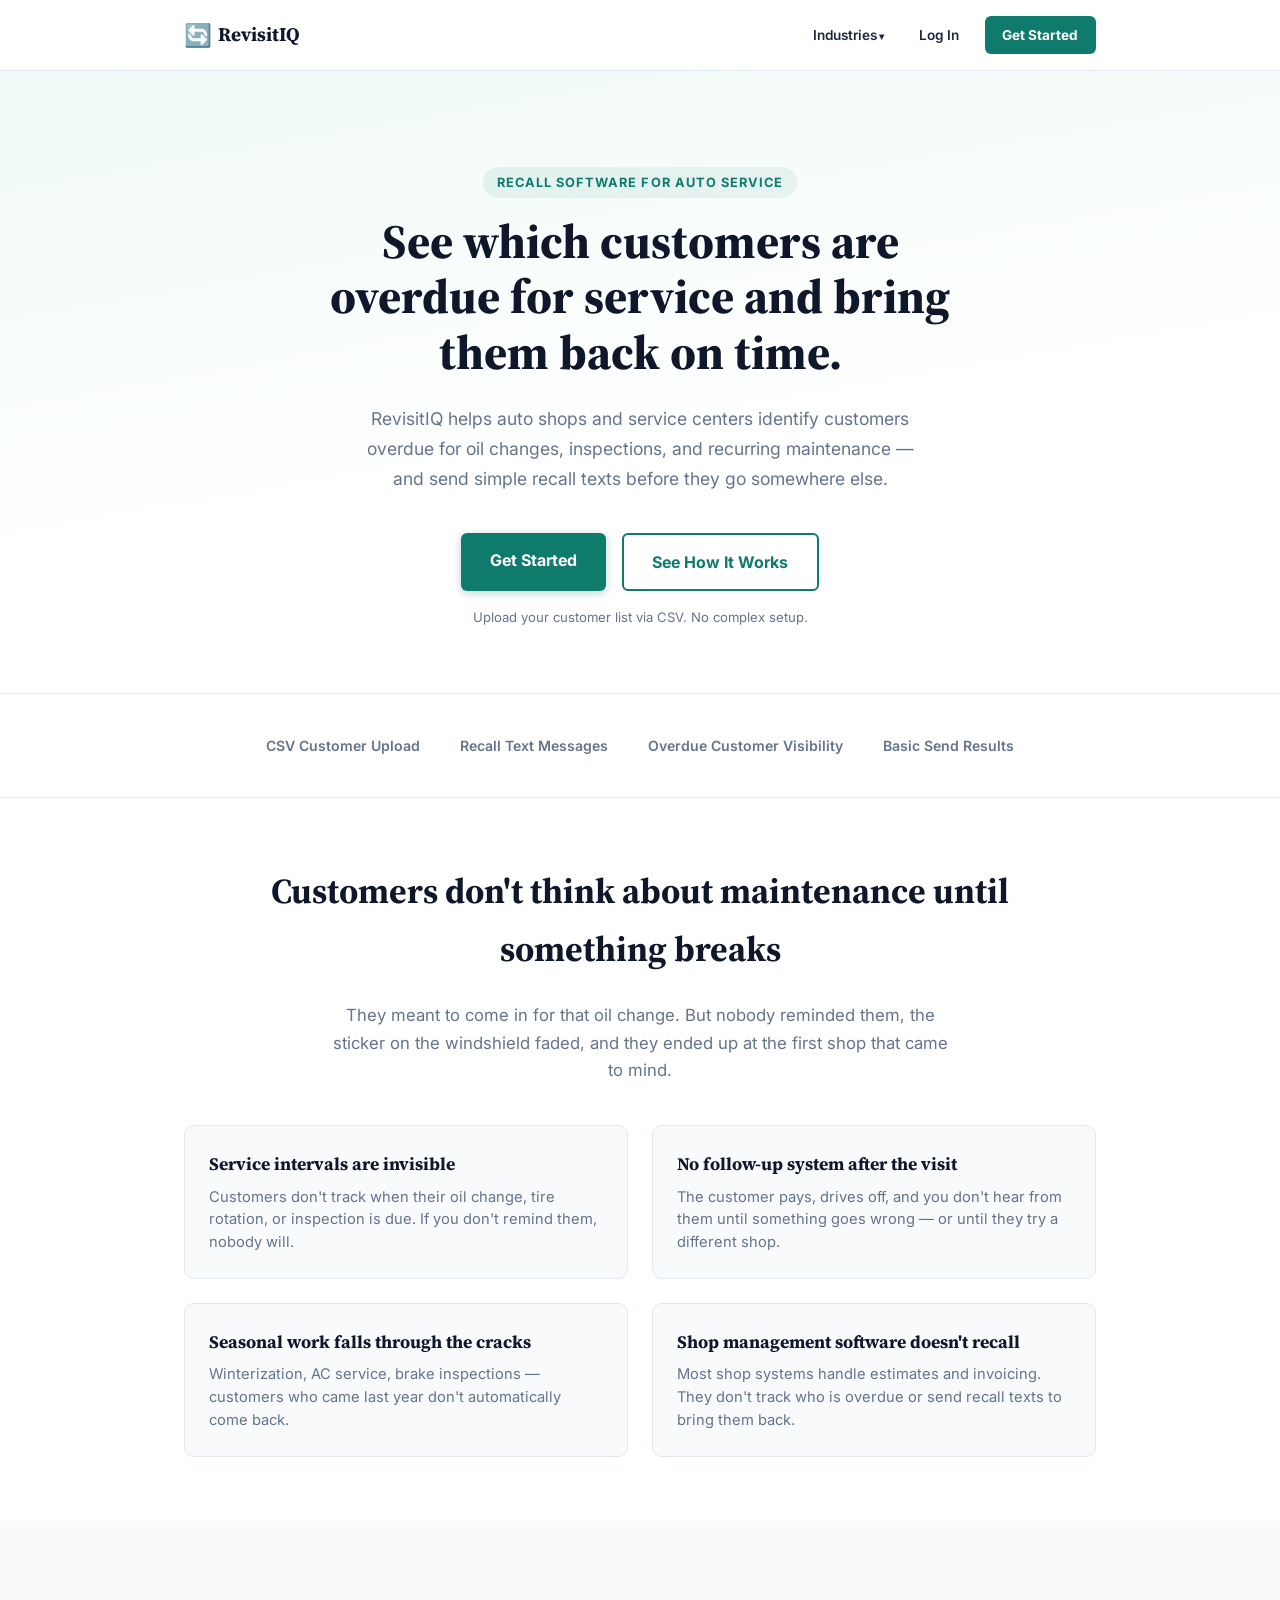
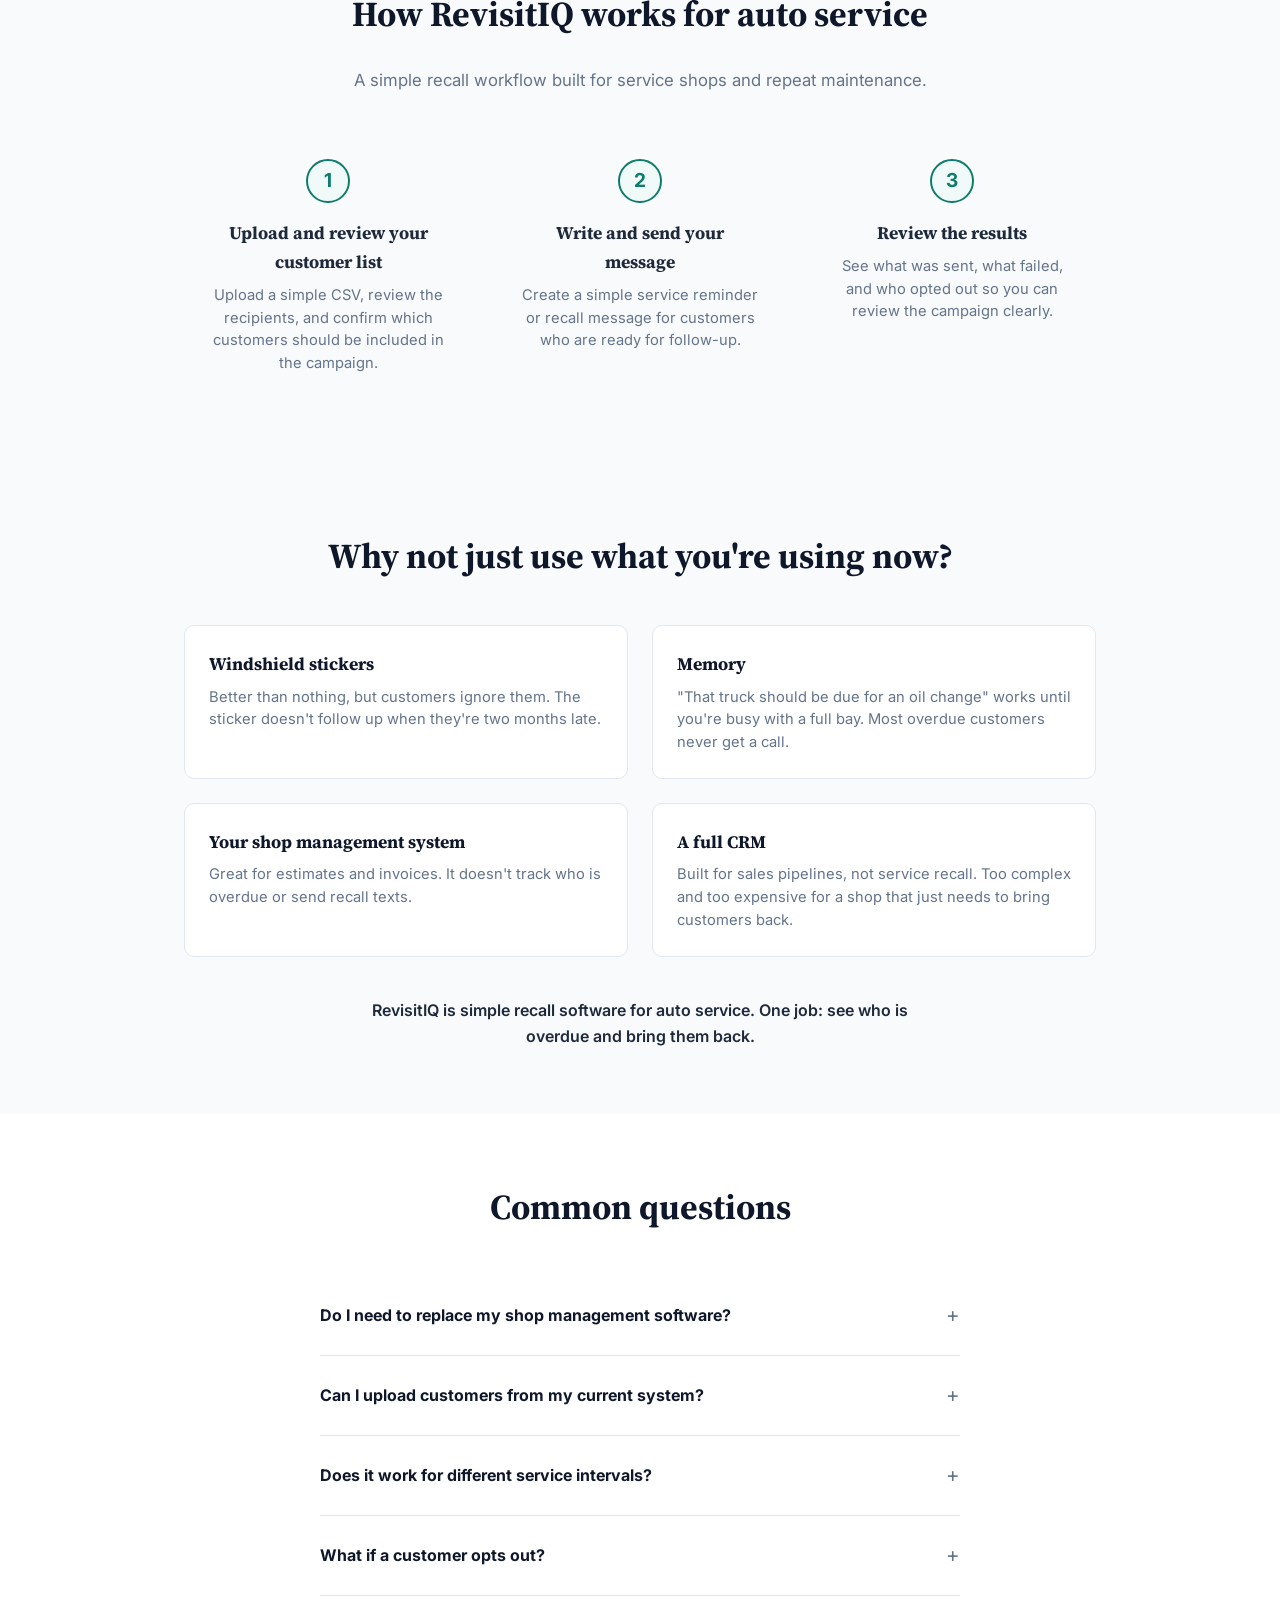
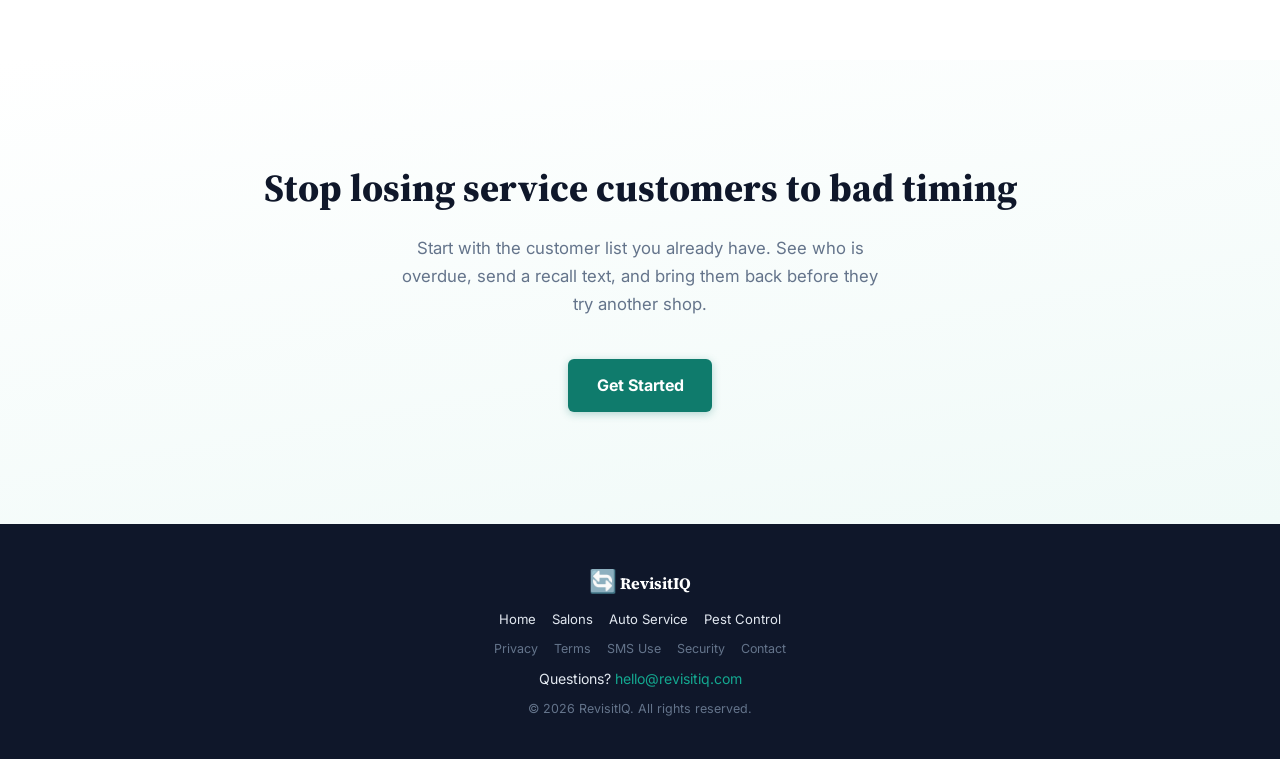
==== commit ede039cb: "Route sign-up CTAs to ?mode=signup, shorten CTA text to "Get Started" All primary CTAs now deep-link" ====
--- a/auto-service-recall.html
+++ b/auto-service-recall.html
@@ -57,7 +57,7 @@
                         </div>
                     </div>
                     <a href="https://app.revisitiq.com/login" class="header-login" data-cta="login" data-location="header">Log In</a>
-                    <a href="https://app.revisitiq.com/login" class="header-cta" data-cta="cta_click" data-location="header">Start Bringing Customers Back</a>
+                    <a href="https://app.revisitiq.com/login?mode=signup" class="header-cta" data-cta="cta_click" data-location="header">Get Started</a>
                 </nav>
             </div>
         </header>
@@ -78,7 +78,7 @@
                 </p>
 
                 <div class="hero-ctas">
-                    <a href="https://app.revisitiq.com/login" class="btn btn-primary" data-cta="cta_click" data-location="hero">Start Bringing Customers Back</a>
+                    <a href="https://app.revisitiq.com/login?mode=signup" class="btn btn-primary" data-cta="cta_click" data-location="hero">Get Started</a>
                     <a href="#how-it-works" class="btn btn-secondary" data-cta="cta_click" data-location="hero_secondary">See How It Works</a>
                 </div>
 
@@ -334,7 +334,7 @@
                     them back before they try another&nbsp;shop.
                 </p>
                 <div class="hero-ctas">
-                    <a href="https://app.revisitiq.com/login" class="btn btn-primary" data-cta="cta_click" data-location="final_cta">Start Bringing Customers Back</a>
+                    <a href="https://app.revisitiq.com/login?mode=signup" class="btn btn-primary" data-cta="cta_click" data-location="final_cta">Get Started</a>
                 </div>
             </div>
         </section>
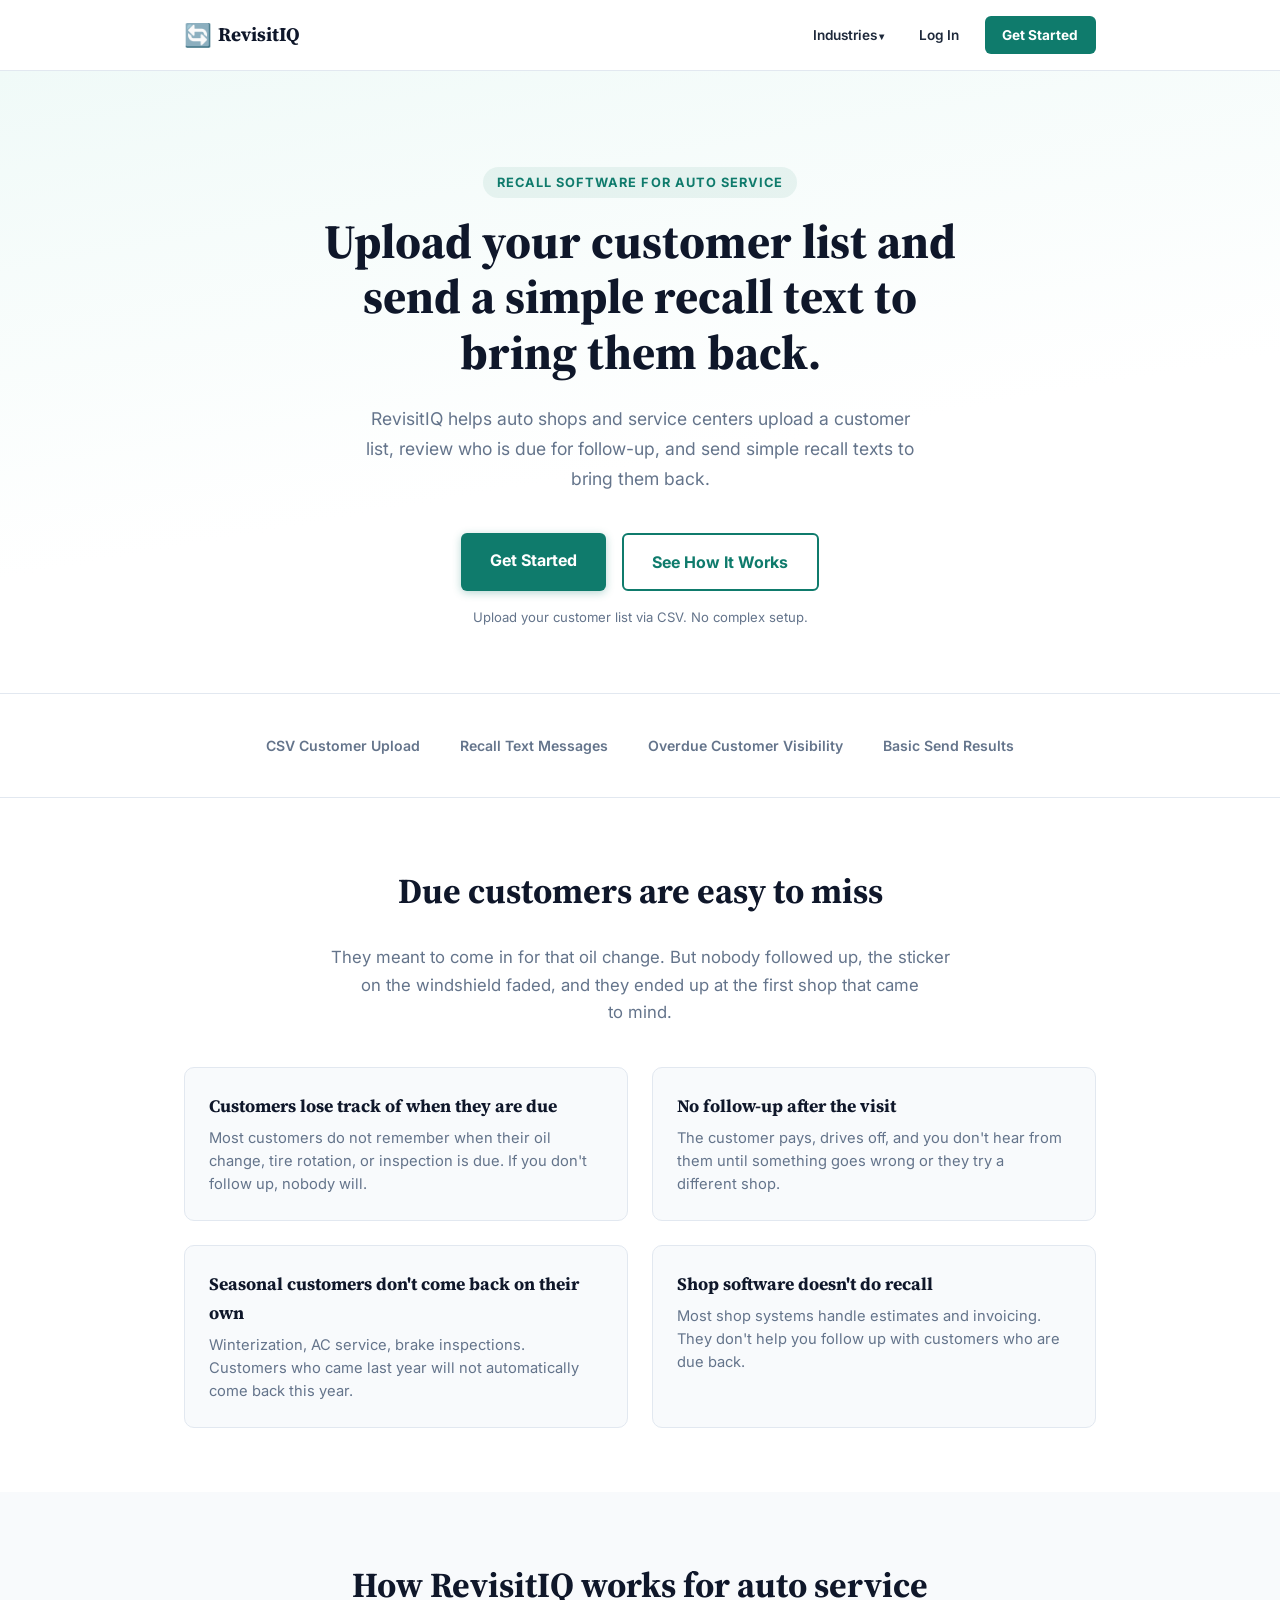
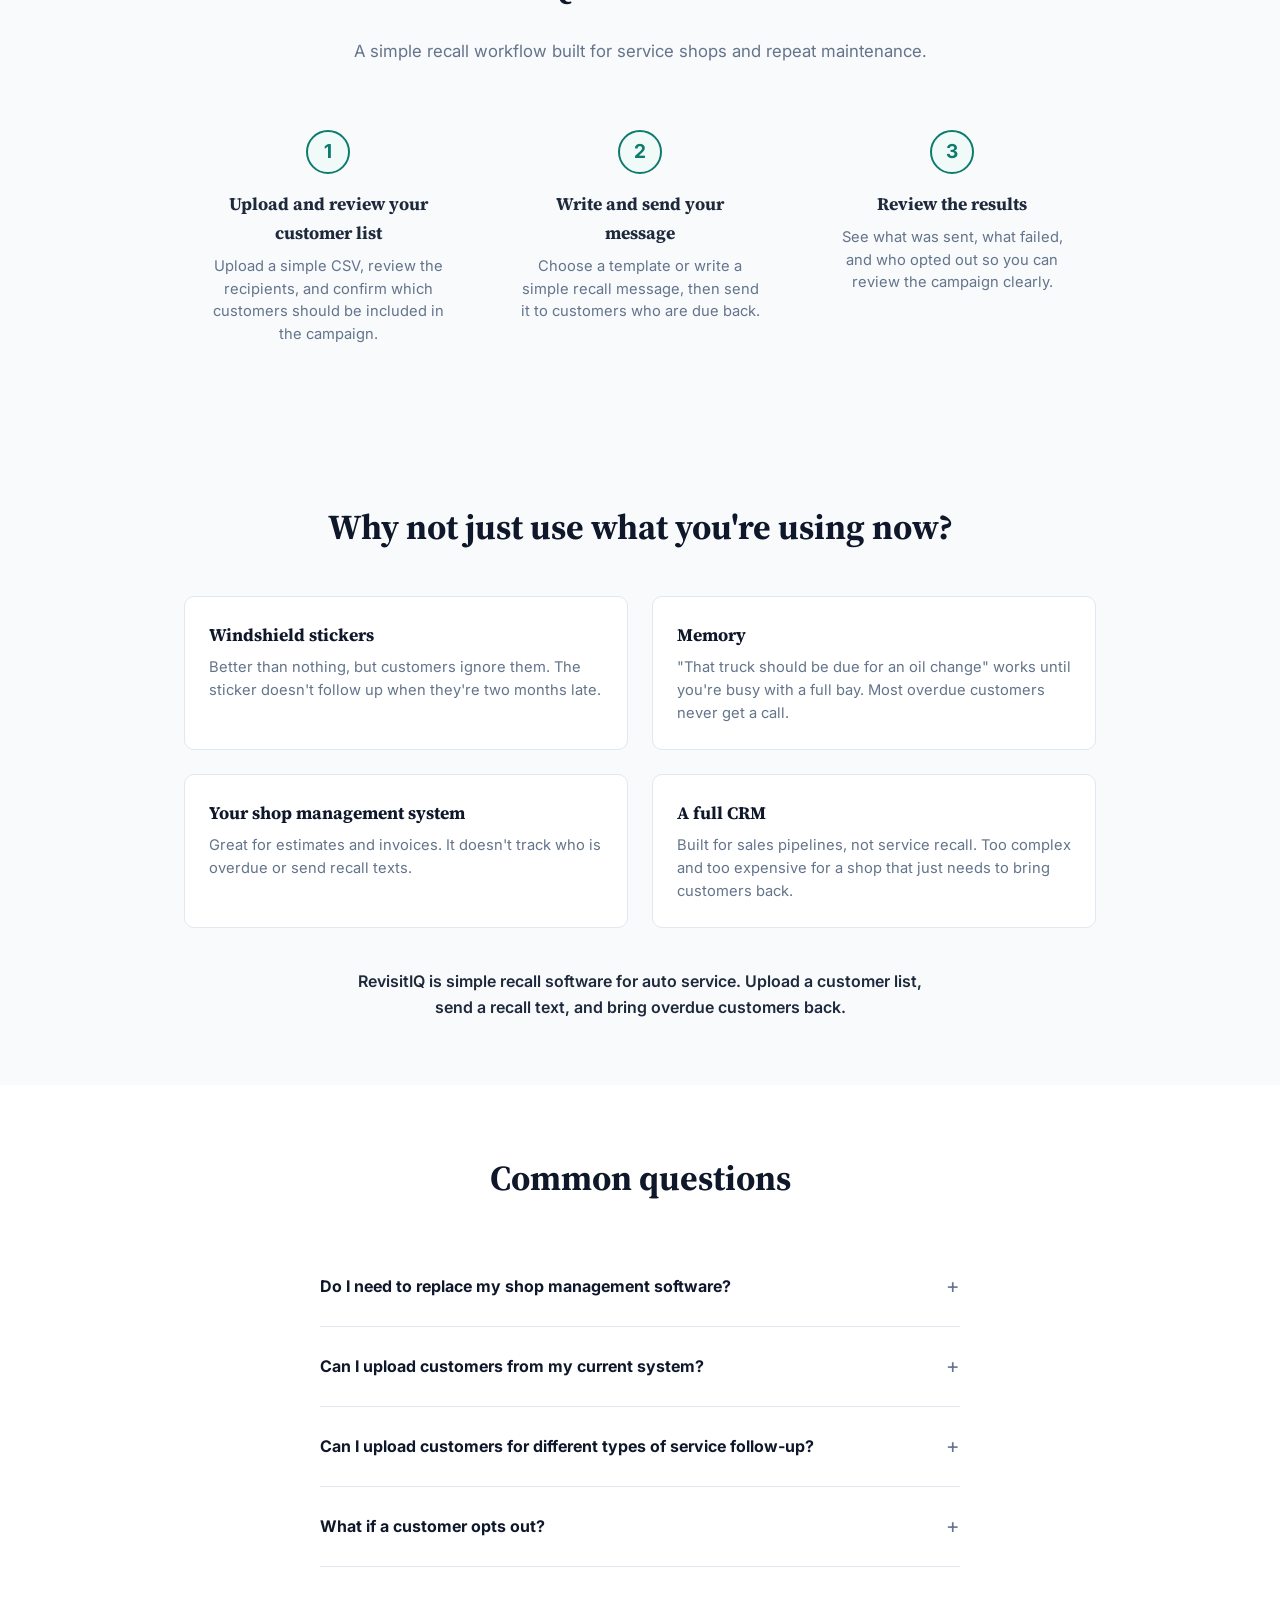
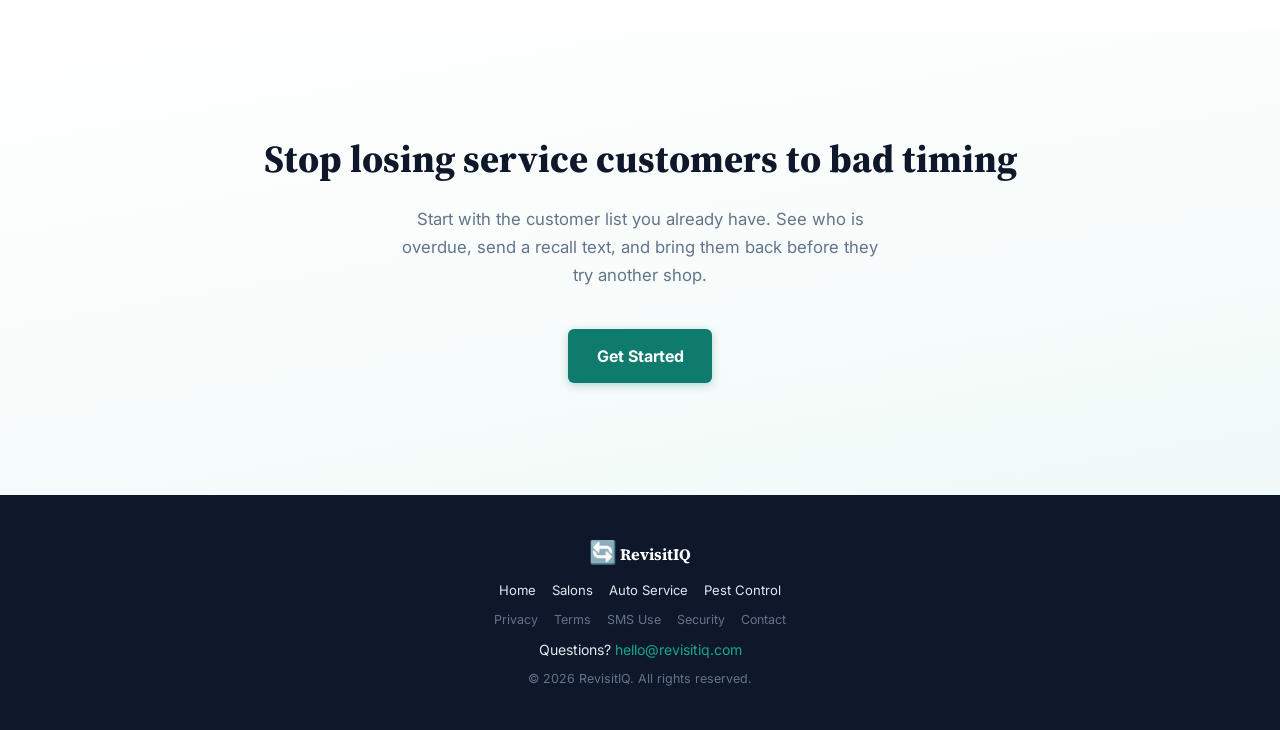
==== commit 149dd5da: "Tighten auto service page copy to match CSV upload workflow Ground hero, problem cards, FAQ, and sum" ====
--- a/auto-service-recall.html
+++ b/auto-service-recall.html
@@ -6,17 +6,17 @@
         <title>Auto Service Recall Software | RevisitIQ</title>
         <meta
             name="description"
-            content="RevisitIQ helps auto shops and service centers identify customers overdue for oil changes, inspections, and maintenance — and send simple recall texts to bring them back."
+            content="RevisitIQ helps auto shops and service centers upload a customer list, review who is due for follow-up, and send simple recall texts to bring them back."
         />
         <meta property="og:title" content="Auto Service Recall Software | RevisitIQ" />
-        <meta property="og:description" content="RevisitIQ helps auto shops and service centers identify customers overdue for oil changes, inspections, and maintenance — and send simple recall texts to bring them back." />
+        <meta property="og:description" content="RevisitIQ helps auto shops and service centers upload a customer list, review who is due for follow-up, and send simple recall texts to bring them back." />
         <meta property="og:type" content="website" />
         <meta property="og:url" content="https://revisitiq.com/auto-service-recall.html" />
         <meta property="og:image" content="https://revisitiq.com/og-image.png" />
         <meta property="og:image:alt" content="RevisitIQ — Recall software for auto service businesses" />
         <meta name="twitter:card" content="summary_large_image" />
         <meta name="twitter:title" content="Auto Service Recall Software | RevisitIQ" />
-        <meta name="twitter:description" content="RevisitIQ helps auto shops and service centers identify customers overdue for oil changes, inspections, and maintenance — and send simple recall texts to bring them back." />
+        <meta name="twitter:description" content="RevisitIQ helps auto shops and service centers upload a customer list, review who is due for follow-up, and send simple recall texts to bring them back." />
         <meta name="twitter:image" content="https://revisitiq.com/og-image.png" />
         <meta name="twitter:image:alt" content="RevisitIQ — Recall software for auto service businesses" />
         <link rel="canonical" href="https://revisitiq.com/auto-service-recall.html" />
@@ -67,14 +67,14 @@
             <div class="container hero-inner">
                 <p class="hero-eyebrow">Recall Software for Auto Service</p>
                 <h1 class="hero-headline">
-                    See which customers are overdue for service and
-                    bring them back on&nbsp;time.
+                    Upload your customer list and send a simple recall
+                    text to bring them&nbsp;back.
                 </h1>
                 <p class="hero-sub">
-                    RevisitIQ helps auto shops and service centers identify
-                    customers overdue for oil changes, inspections, and
-                    recurring maintenance — and send simple recall texts
-                    before they go somewhere&nbsp;else.
+                    RevisitIQ helps auto shops and service centers
+                    upload a customer list, review who is due for
+                    follow-up, and send simple recall texts to bring
+                    them&nbsp;back.
                 </p>
 
                 <div class="hero-ctas">
@@ -104,45 +104,45 @@
         <section class="problems">
             <div class="container">
                 <h2 class="section-heading">
-                    Customers don't think about maintenance until something&nbsp;breaks
+                    Due customers are easy to&nbsp;miss
                 </h2>
                 <p class="section-intro">
                     They meant to come in for that oil change. But nobody
-                    reminded them, the sticker on the windshield faded,
+                    followed up, the sticker on the windshield faded,
                     and they ended up at the first shop that came
                     to&nbsp;mind.
                 </p>
                 <div class="problems-grid">
                     <div class="problem-card">
-                        <h3>Service intervals are invisible</h3>
-                        <p>
-                            Customers don't track when their oil change,
-                            tire rotation, or inspection is due. If you
-                            don't remind them, nobody&nbsp;will.
+                        <h3>Customers lose track of when they are due</h3>
+                        <p>
+                            Most customers do not remember when their oil
+                            change, tire rotation, or inspection is due.
+                            If you don't follow up, nobody&nbsp;will.
                         </p>
                     </div>
                     <div class="problem-card">
-                        <h3>No follow-up system after the visit</h3>
+                        <h3>No follow-up after the visit</h3>
                         <p>
                             The customer pays, drives off, and you don't
-                            hear from them until something goes wrong —
-                            or until they try a different&nbsp;shop.
+                            hear from them until something goes wrong
+                            or they try a different&nbsp;shop.
                         </p>
                     </div>
                     <div class="problem-card">
-                        <h3>Seasonal work falls through the cracks</h3>
-                        <p>
-                            Winterization, AC service, brake inspections —
-                            customers who came last year don't automatically
-                            come&nbsp;back.
+                        <h3>Seasonal customers don't come back on their own</h3>
+                        <p>
+                            Winterization, AC service, brake inspections.
+                            Customers who came last year will not
+                            automatically come back this&nbsp;year.
                         </p>
                     </div>
                     <div class="problem-card">
-                        <h3>Shop management software doesn't recall</h3>
+                        <h3>Shop software doesn't do recall</h3>
                         <p>
                             Most shop systems handle estimates and invoicing.
-                            They don't track who is overdue or send recall
-                            texts to bring them&nbsp;back.
+                            They don't help you follow up with customers
+                            who are due&nbsp;back.
                         </p>
                     </div>
                 </div>
@@ -173,9 +173,9 @@
                         <div class="step-number">2</div>
                         <h3>Write and send your message</h3>
                         <p>
-                            Create a simple service reminder or recall
-                            message for customers who are ready
-                            for&nbsp;follow-up.
+                            Choose a template or write a simple recall
+                            message, then send it to customers who are
+                            due&nbsp;back.
                         </p>
                     </div>
                     <div class="step-card">
@@ -231,9 +231,9 @@
                     </div>
                 </div>
                 <p class="workaround-bottom">
-                    RevisitIQ is simple recall software for auto service.
-                    One job: see who is overdue and bring
-                    them&nbsp;back.
+                    RevisitIQ is simple recall software for auto
+                    service. Upload a customer list, send a recall
+                    text, and bring overdue customers&nbsp;back.
                 </p>
             </div>
         </section>
@@ -247,8 +247,8 @@
                         <summary>Do I need to replace my shop management&nbsp;software?</summary>
                         <p>
                             No. RevisitIQ works alongside your existing
-                            system. It handles recall — the one thing
-                            most shop software doesn't&nbsp;do.
+                            system. It handles the one thing most shop
+                            software doesn't: recall and&nbsp;follow-up.
                         </p>
                     </details>
                     <details class="faq-item">
@@ -260,12 +260,12 @@
                         </p>
                     </details>
                     <details class="faq-item">
-                        <summary>Does it work for different service&nbsp;intervals?</summary>
-                        <p>
-                            Yes. You set the service cycle per customer —
-                            oil changes every 6 months, inspections annually,
-                            seasonal service once a year. RevisitIQ tracks
-                            each one&nbsp;separately.
+                        <summary>Can I upload customers for different types of service&nbsp;follow-up?</summary>
+                        <p>
+                            Yes. Your CSV can include customers due for
+                            oil changes, inspections, seasonal work, or
+                            any other service. You review and confirm
+                            the list before&nbsp;sending.
                         </p>
                     </details>
                     <details class="faq-item">
@@ -291,7 +291,7 @@
                     "name": "Do I need to replace my shop management software?",
                     "acceptedAnswer": {
                         "@type": "Answer",
-                        "text": "No. RevisitIQ works alongside your existing system. It handles recall — the one thing most shop software doesn't do."
+                        "text": "No. RevisitIQ works alongside your existing system. It handles the one thing most shop software doesn't: recall and follow-up."
                     }
                 },
                 {
@@ -304,10 +304,10 @@
                 },
                 {
                     "@type": "Question",
-                    "name": "Does it work for different service intervals?",
+                    "name": "Can I upload customers for different types of service follow-up?",
                     "acceptedAnswer": {
                         "@type": "Answer",
-                        "text": "Yes. You set the service cycle per customer — oil changes every 6 months, inspections annually, seasonal service once a year. RevisitIQ tracks each one separately."
+                        "text": "Yes. Your CSV can include customers due for oil changes, inspections, seasonal work, or any other service. You review and confirm the list before sending."
                     }
                 },
                 {
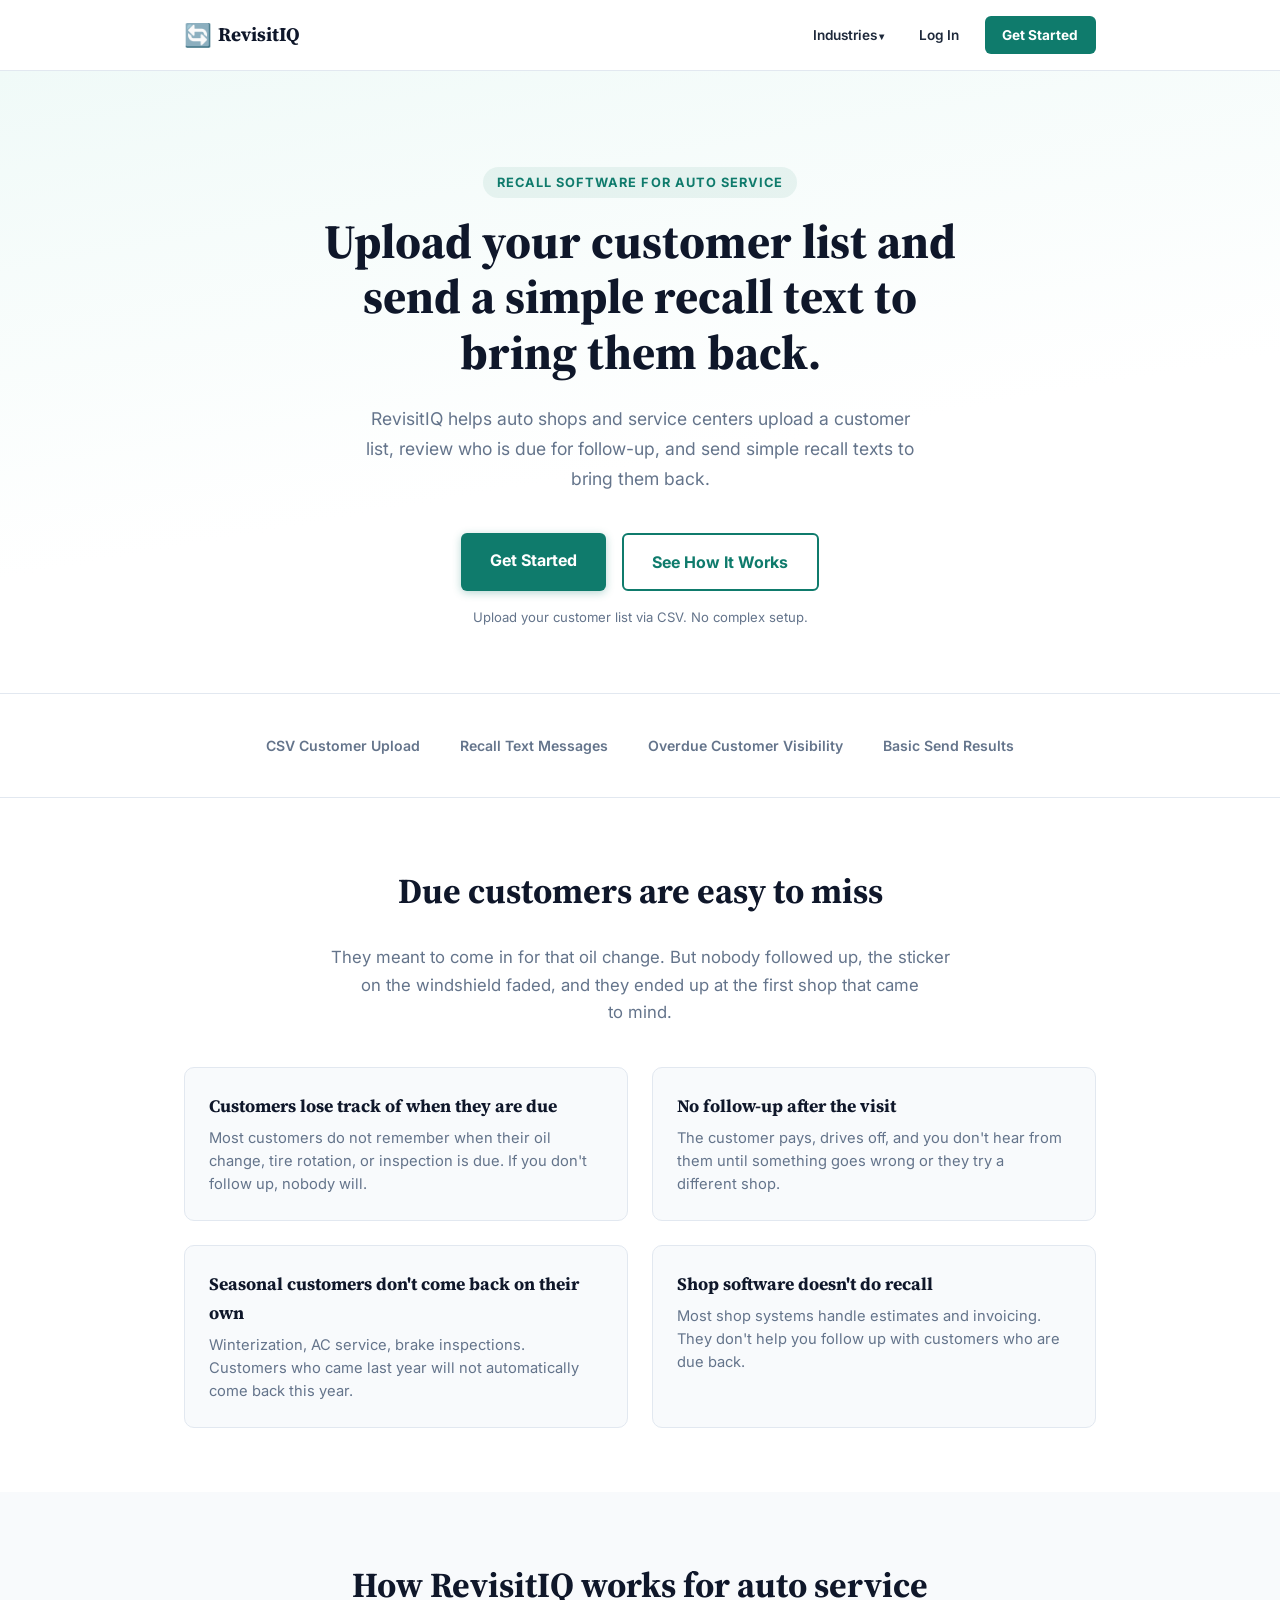
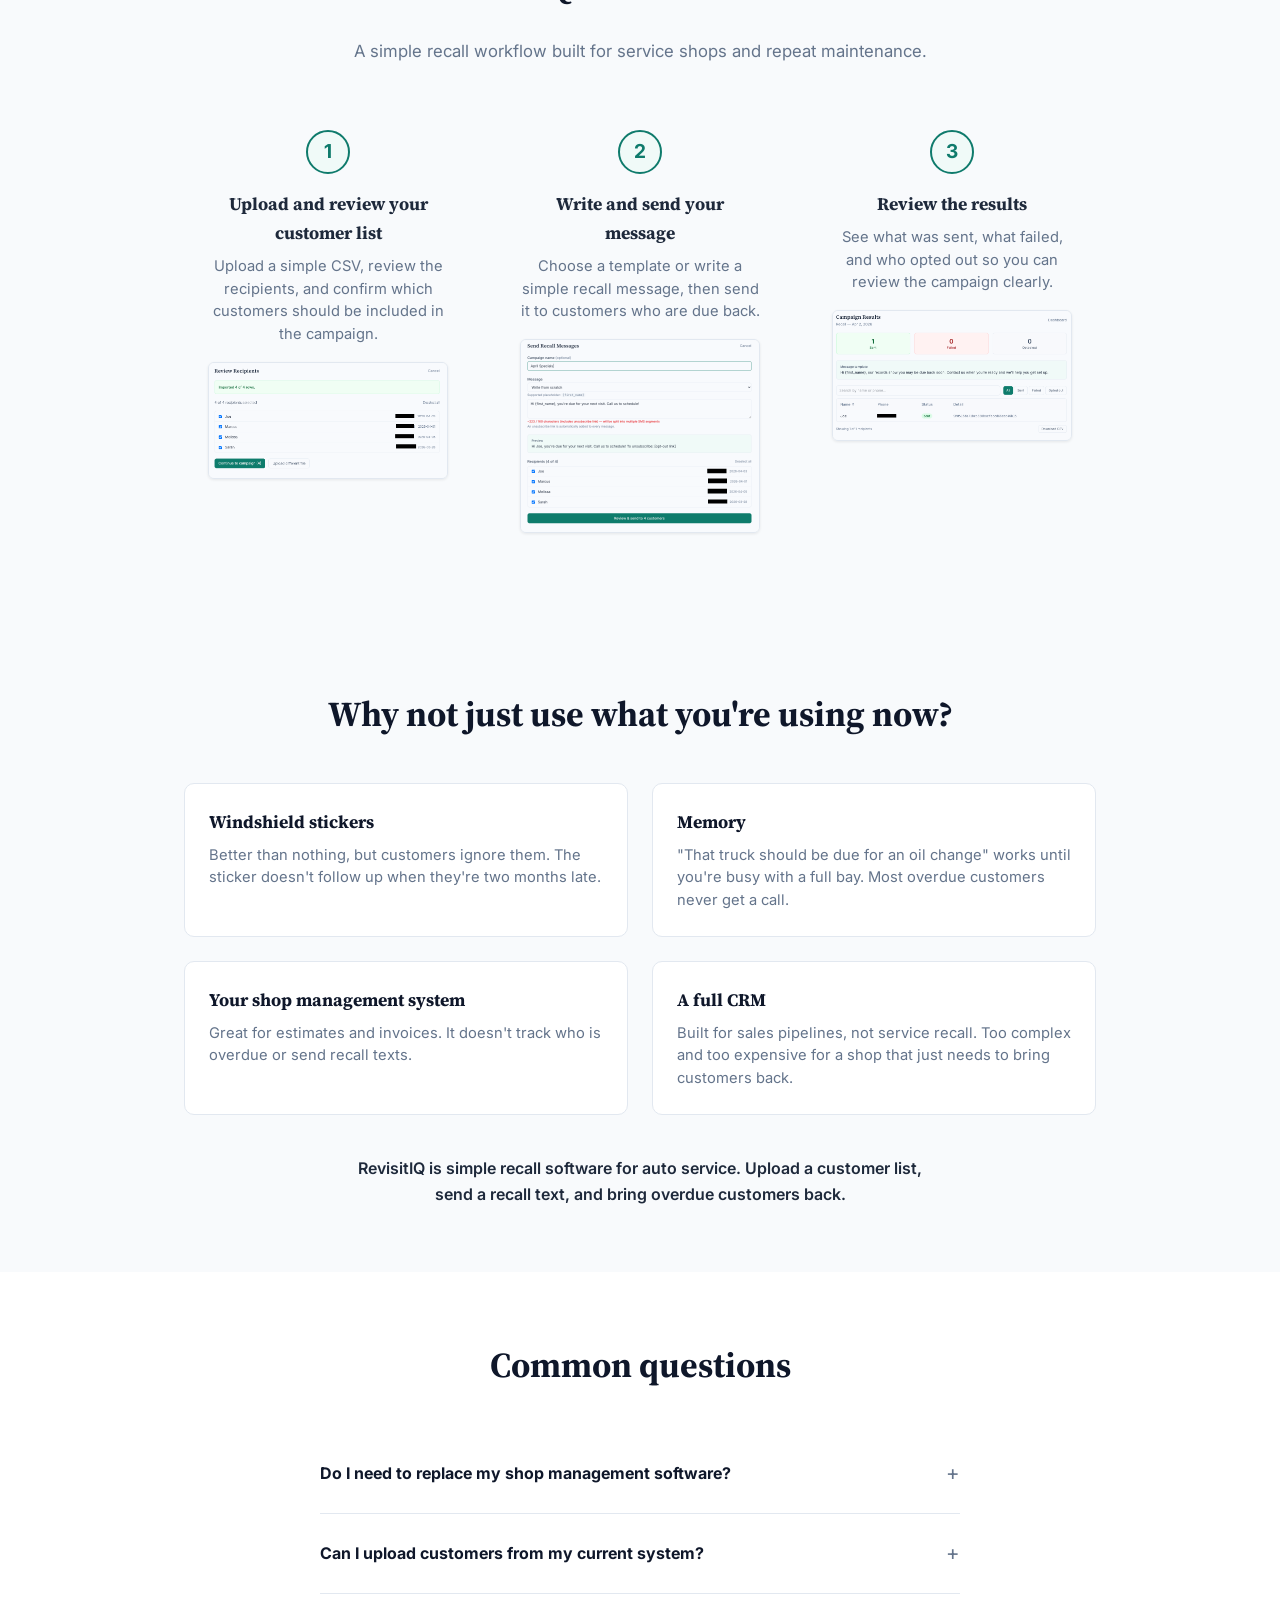
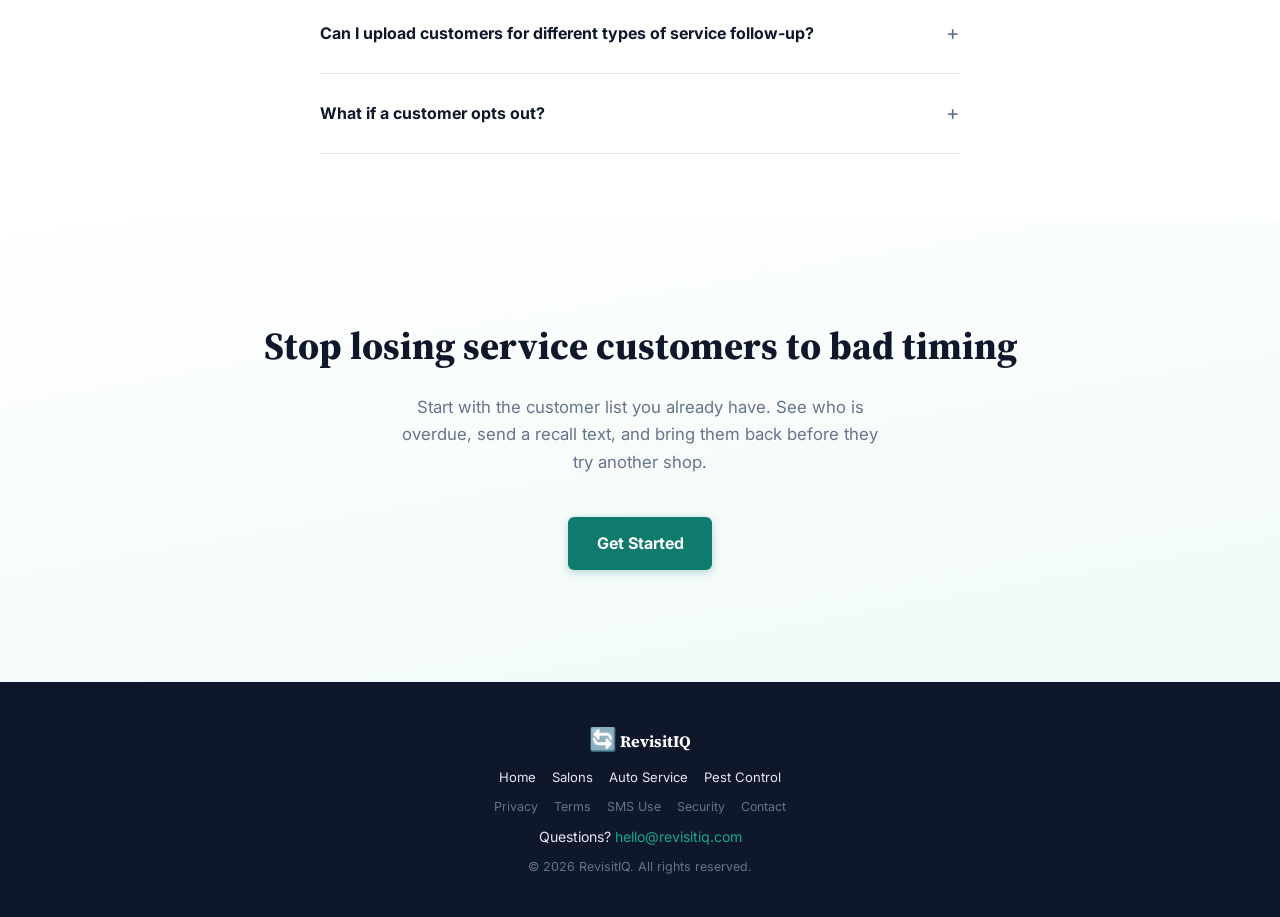
==== commit c8e55a1f: "Add How It Works step screenshots to all 3 industry pages Reuse the same 3 images from the homepage " ====
--- a/auto-service-recall.html
+++ b/auto-service-recall.html
@@ -168,6 +168,7 @@
                             and confirm which customers should be included
                             in the&nbsp;campaign.
                         </p>
+                        <img src="/images/upload_review_recipients.png" alt="Recipient review screen showing imported customers selected for a recall campaign" class="step-screenshot" width="940" height="490" loading="lazy" />
                     </div>
                     <div class="step-card">
                         <div class="step-number">2</div>
@@ -177,6 +178,7 @@
                             message, then send it to customers who are
                             due&nbsp;back.
                         </p>
+                        <img src="/images/send_message_screen.png" alt="Campaign compose screen showing a recall text message, recipient list, and send button" class="step-screenshot" width="488" height="530" loading="lazy" />
                     </div>
                     <div class="step-card">
                         <div class="step-number">3</div>
@@ -186,6 +188,7 @@
                             out so you can review the
                             campaign&nbsp;clearly.
                         </p>
+                        <img src="/images/campaign_results.png" alt="Campaign results screen showing sent, failed, and opted-out message counts" class="step-screenshot" width="912" height="484" loading="lazy" />
                     </div>
                 </div>
             </div>
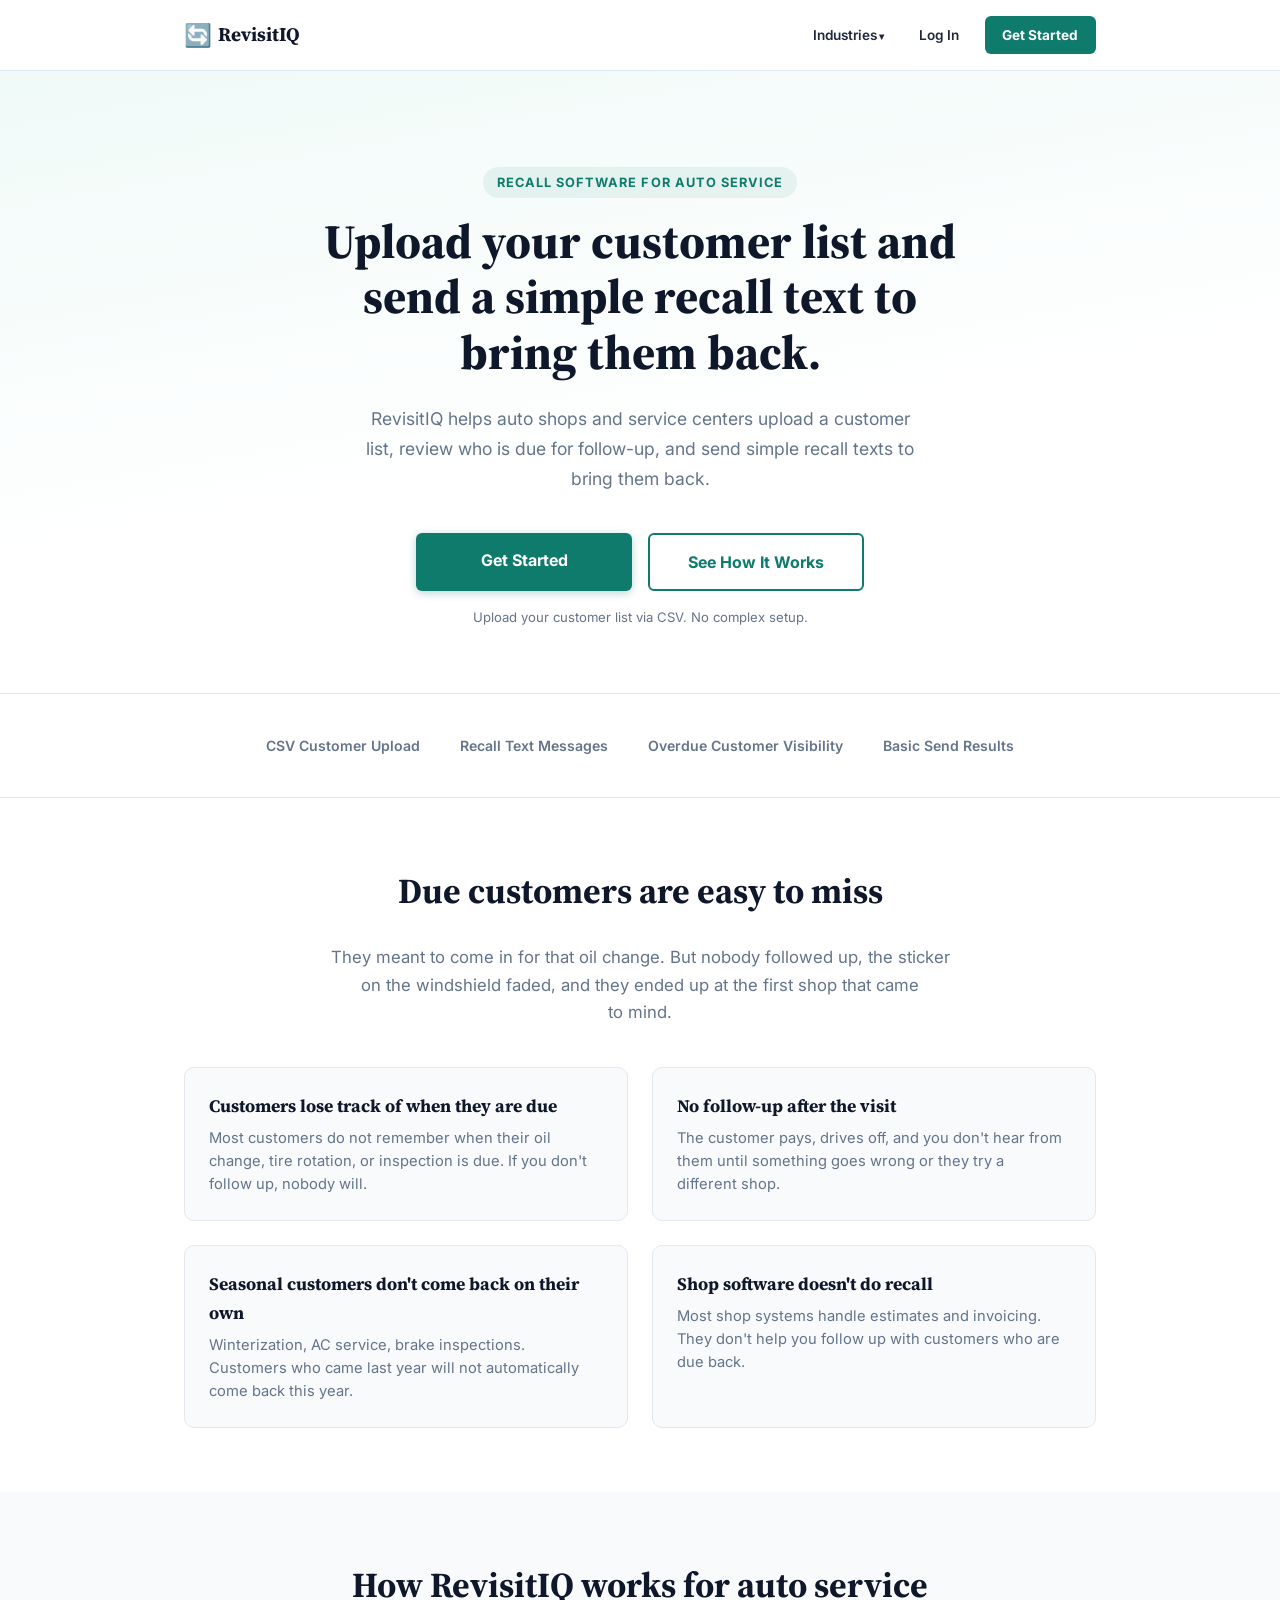
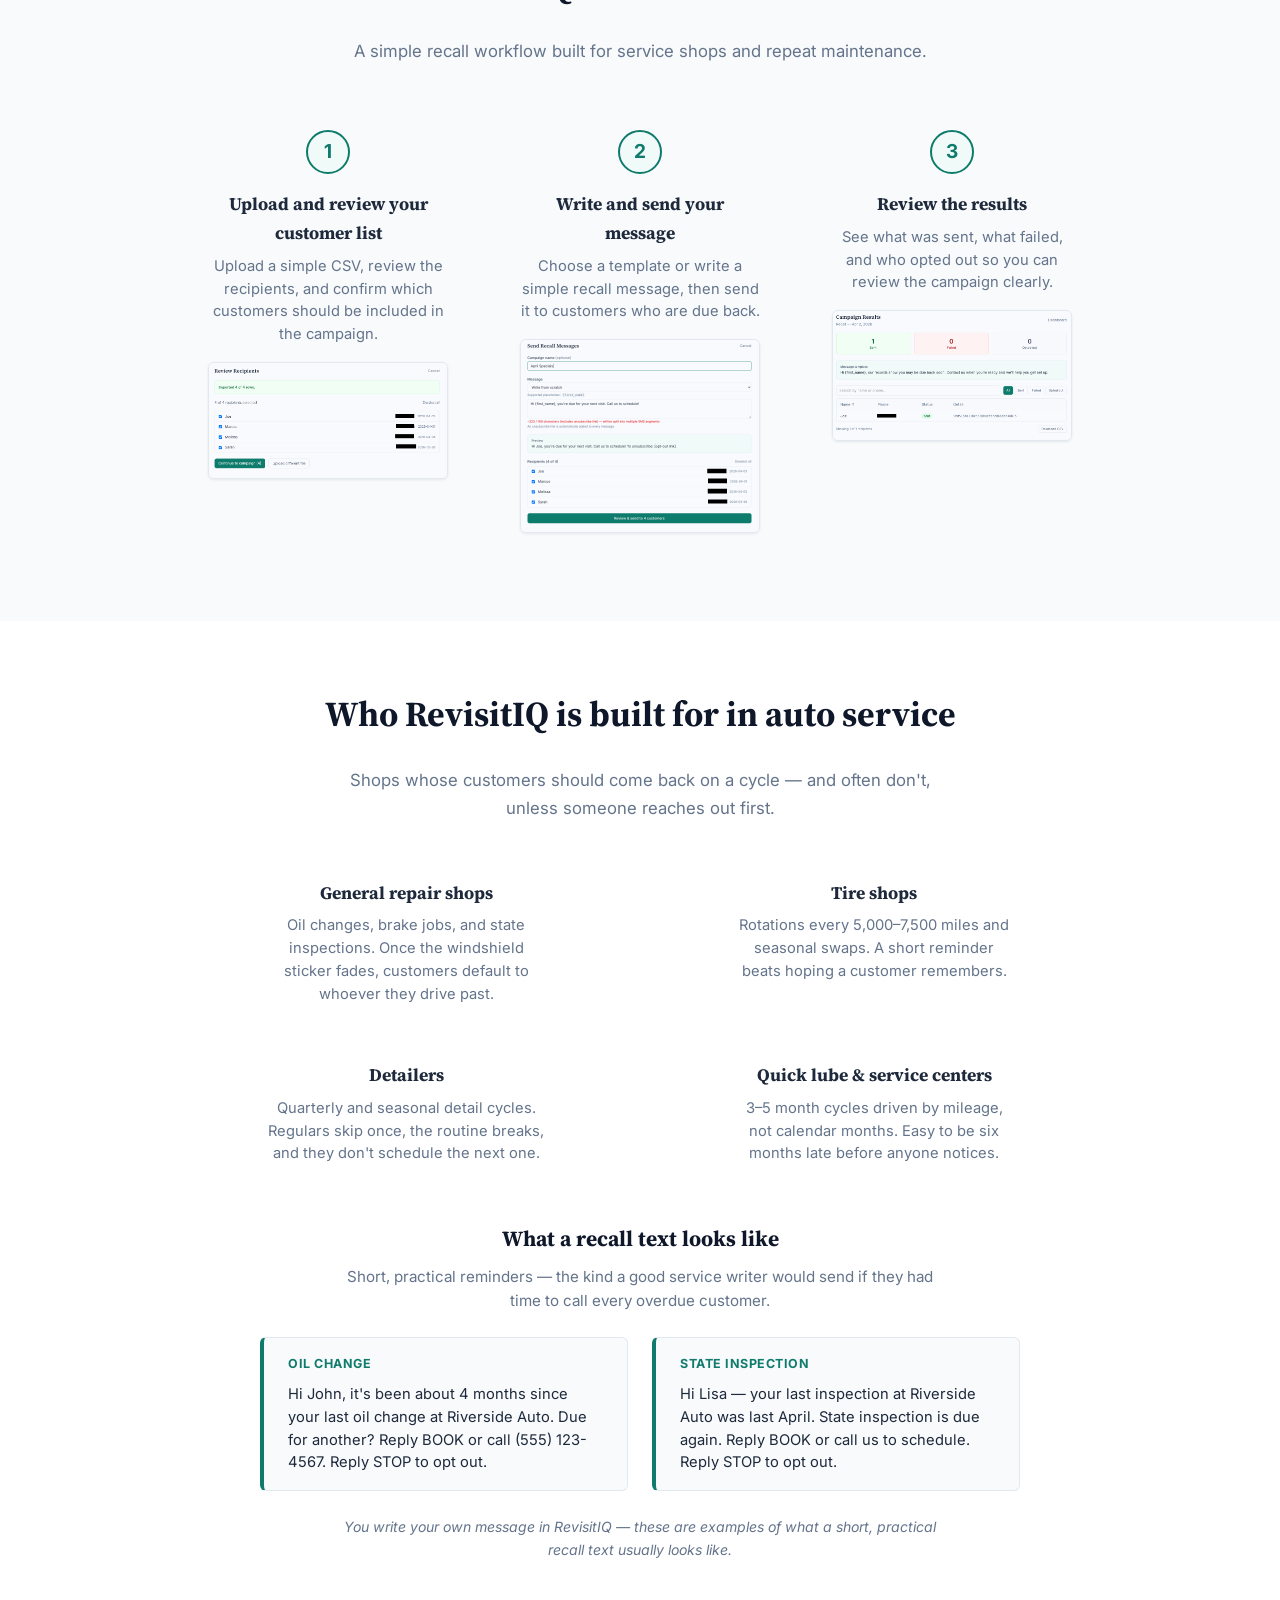
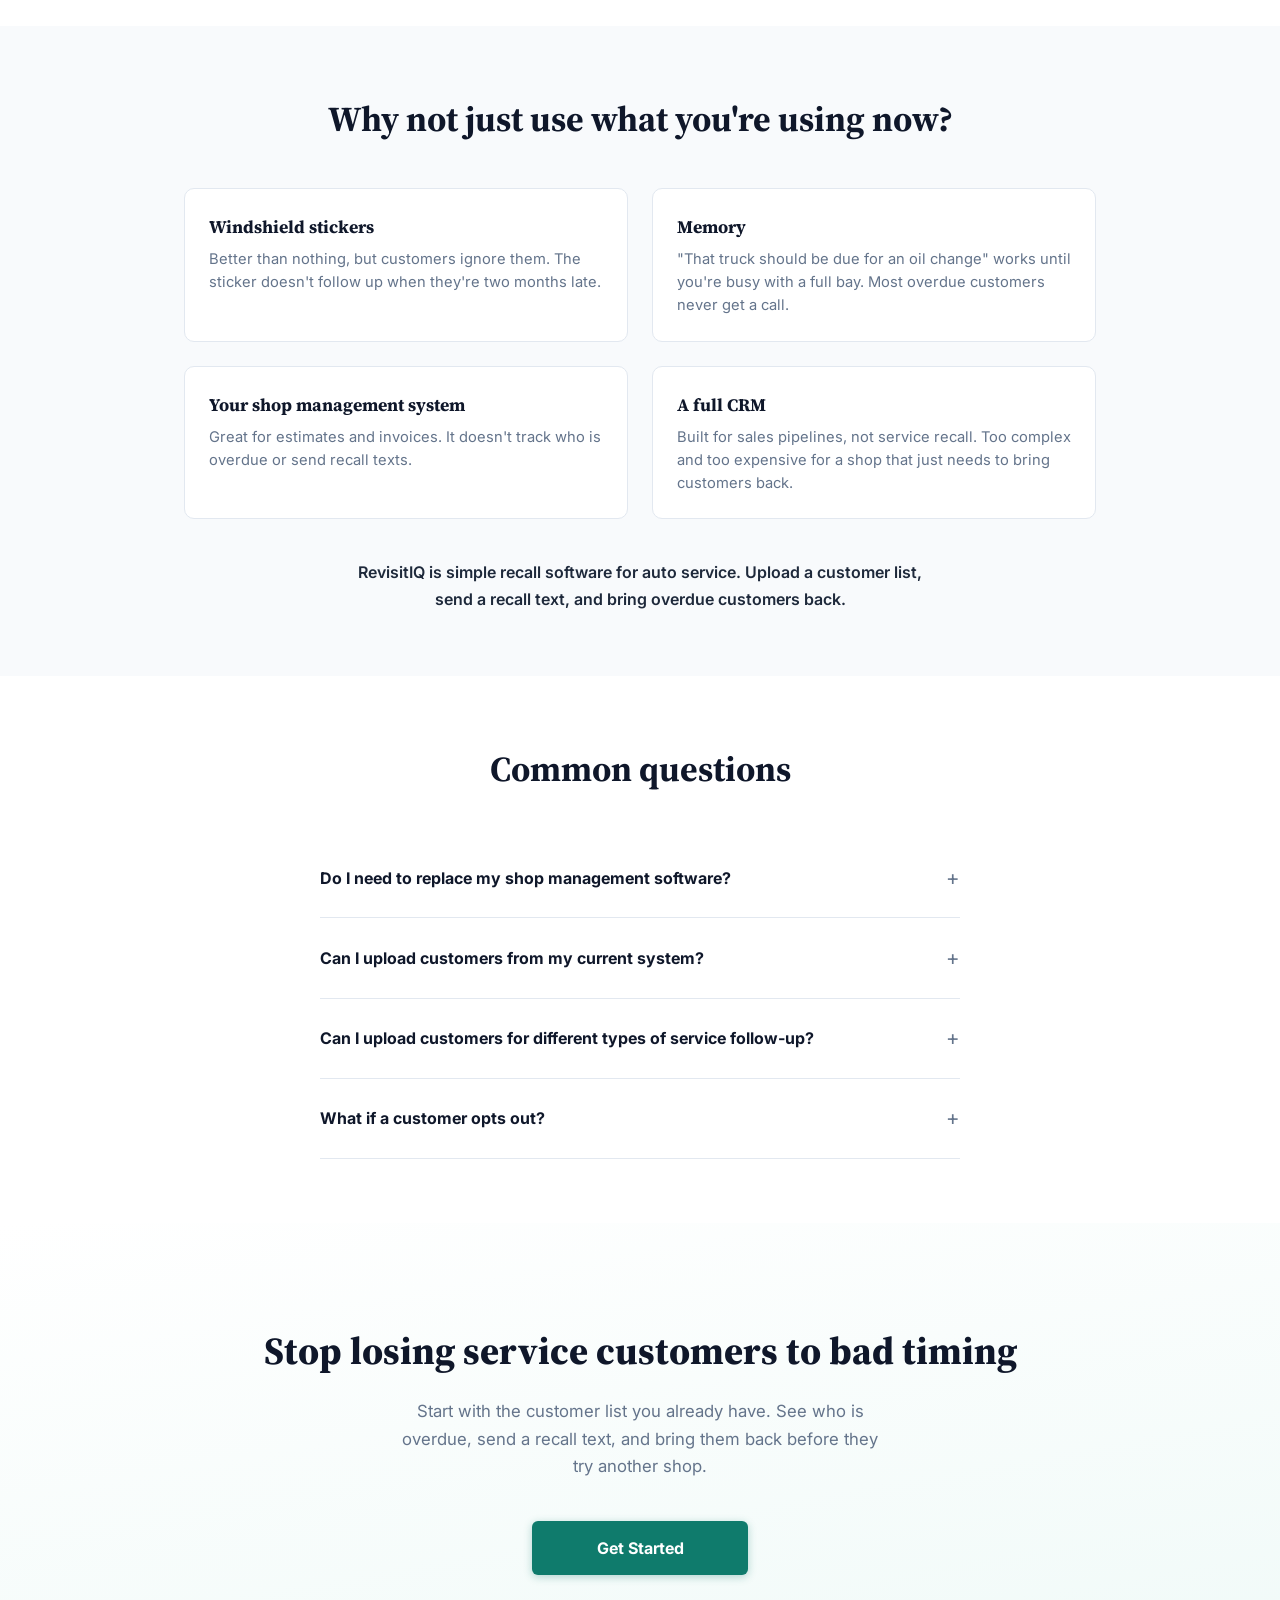
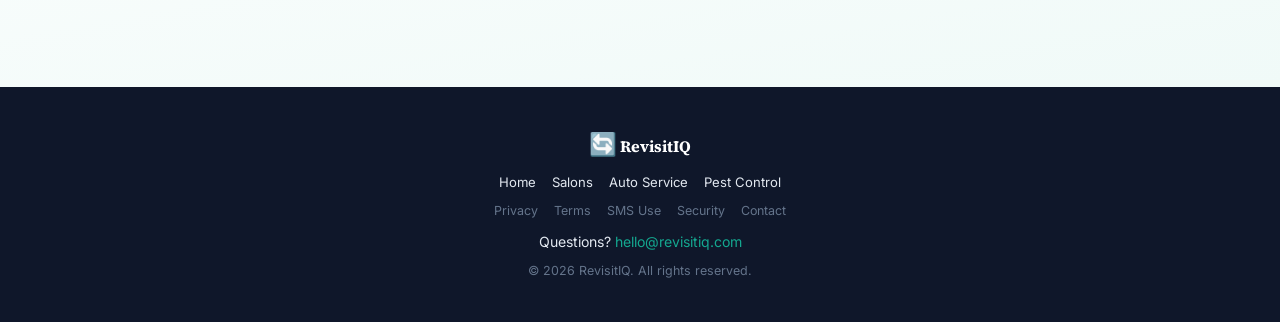
==== commit 33aab751: "SEO audit pass: strengthen titles, metas, and page depth Addresses Bing Webmaster flags around short" ====
--- a/auto-service-recall.html
+++ b/auto-service-recall.html
@@ -3,20 +3,20 @@
     <head>
         <meta charset="UTF-8" />
         <meta name="viewport" content="width=device-width, initial-scale=1.0" />
-        <title>Auto Service Recall Software | RevisitIQ</title>
+        <title>Auto Service Recall Software for Repair Shops | RevisitIQ</title>
         <meta
             name="description"
-            content="RevisitIQ helps auto shops and service centers upload a customer list, review who is due for follow-up, and send simple recall texts to bring them back."
+            content="RevisitIQ is recall software for auto shops and service centers. Upload a customer list, see who is due for an oil change, inspection, or seasonal service, and send a simple recall text."
         />
-        <meta property="og:title" content="Auto Service Recall Software | RevisitIQ" />
-        <meta property="og:description" content="RevisitIQ helps auto shops and service centers upload a customer list, review who is due for follow-up, and send simple recall texts to bring them back." />
+        <meta property="og:title" content="Auto Service Recall Software for Repair Shops | RevisitIQ" />
+        <meta property="og:description" content="RevisitIQ is recall software for auto shops and service centers. Upload a customer list, see who is due for an oil change, inspection, or seasonal service, and send a simple recall text." />
         <meta property="og:type" content="website" />
         <meta property="og:url" content="https://revisitiq.com/auto-service-recall.html" />
         <meta property="og:image" content="https://revisitiq.com/og-image.png" />
         <meta property="og:image:alt" content="RevisitIQ — Recall software for auto service businesses" />
         <meta name="twitter:card" content="summary_large_image" />
-        <meta name="twitter:title" content="Auto Service Recall Software | RevisitIQ" />
-        <meta name="twitter:description" content="RevisitIQ helps auto shops and service centers upload a customer list, review who is due for follow-up, and send simple recall texts to bring them back." />
+        <meta name="twitter:title" content="Auto Service Recall Software for Repair Shops | RevisitIQ" />
+        <meta name="twitter:description" content="RevisitIQ is recall software for auto shops and service centers. Upload a customer list, see who is due for an oil change, inspection, or seasonal service, and send a simple recall text." />
         <meta name="twitter:image" content="https://revisitiq.com/og-image.png" />
         <meta name="twitter:image:alt" content="RevisitIQ — Recall software for auto service businesses" />
         <link rel="canonical" href="https://revisitiq.com/auto-service-recall.html" />
@@ -168,7 +168,7 @@
                             and confirm which customers should be included
                             in the&nbsp;campaign.
                         </p>
-                        <img src="/images/upload_review_recipients.png" alt="Recipient review screen showing imported customers selected for a recall campaign" class="step-screenshot" width="940" height="490" loading="lazy" />
+                        <img src="/images/upload_review_recipients.png" alt="Recipient review screen showing imported customers selected for a recall campaign" class="step-screenshot" width="940" height="490" loading="lazy" role="button" tabindex="0" />
                     </div>
                     <div class="step-card">
                         <div class="step-number">2</div>
@@ -178,7 +178,7 @@
                             message, then send it to customers who are
                             due&nbsp;back.
                         </p>
-                        <img src="/images/send_message_screen.png" alt="Campaign compose screen showing a recall text message, recipient list, and send button" class="step-screenshot" width="488" height="530" loading="lazy" />
+                        <img src="/images/send_message_screen.png" alt="Campaign compose screen showing a recall text message, recipient list, and send button" class="step-screenshot" width="488" height="530" loading="lazy" role="button" tabindex="0" />
                     </div>
                     <div class="step-card">
                         <div class="step-number">3</div>
@@ -188,9 +188,90 @@
                             out so you can review the
                             campaign&nbsp;clearly.
                         </p>
-                        <img src="/images/campaign_results.png" alt="Campaign results screen showing sent, failed, and opted-out message counts" class="step-screenshot" width="912" height="484" loading="lazy" />
-                    </div>
-                </div>
+                        <img src="/images/campaign_results.png" alt="Campaign results screen showing sent, failed, and opted-out message counts" class="step-screenshot" width="912" height="484" loading="lazy" role="button" tabindex="0" />
+                    </div>
+                </div>
+            </div>
+        </section>
+
+        <!-- ============ WHO IT'S BUILT FOR (niche-specific) ============ -->
+        <section class="built-for">
+            <div class="container">
+                <h2 class="section-heading">
+                    Who RevisitIQ is built for in auto&nbsp;service
+                </h2>
+                <p class="section-intro">
+                    Shops whose customers should come back on a cycle
+                    &mdash; and often don't, unless someone reaches
+                    out&nbsp;first.
+                </p>
+                <div class="built-for-grid">
+                    <div class="built-for-item">
+                        <h3>General repair shops</h3>
+                        <p>
+                            Oil changes, brake jobs, and state inspections.
+                            Once the windshield sticker fades, customers
+                            default to whoever they drive&nbsp;past.
+                        </p>
+                    </div>
+                    <div class="built-for-item">
+                        <h3>Tire shops</h3>
+                        <p>
+                            Rotations every 5,000&ndash;7,500 miles and
+                            seasonal swaps. A short reminder beats
+                            hoping a customer&nbsp;remembers.
+                        </p>
+                    </div>
+                    <div class="built-for-item">
+                        <h3>Detailers</h3>
+                        <p>
+                            Quarterly and seasonal detail cycles.
+                            Regulars skip once, the routine breaks,
+                            and they don't schedule the
+                            next&nbsp;one.
+                        </p>
+                    </div>
+                    <div class="built-for-item">
+                        <h3>Quick lube &amp; service centers</h3>
+                        <p>
+                            3&ndash;5 month cycles driven by mileage,
+                            not calendar months. Easy to be six months
+                            late before anyone&nbsp;notices.
+                        </p>
+                    </div>
+                </div>
+
+                <h3 class="example-heading">What a recall text looks&nbsp;like</h3>
+                <p class="example-lede">
+                    Short, practical reminders &mdash; the kind a good
+                    service writer would send if they had time to call
+                    every overdue&nbsp;customer.
+                </p>
+                <div class="example-messages">
+                    <div class="example-message">
+                        <span class="example-message-label">Oil change</span>
+                        <p>
+                            Hi John, it's been about 4 months since your
+                            last oil change at Riverside Auto. Due for
+                            another? Reply BOOK or call (555)&nbsp;123-4567.
+                            Reply STOP to opt&nbsp;out.
+                        </p>
+                    </div>
+                    <div class="example-message">
+                        <span class="example-message-label">State inspection</span>
+                        <p>
+                            Hi Lisa &mdash; your last inspection at
+                            Riverside Auto was last April. State
+                            inspection is due again. Reply BOOK or call
+                            us to schedule. Reply STOP to opt&nbsp;out.
+                        </p>
+                    </div>
+                </div>
+                <p class="example-note">
+                    You write your own message in RevisitIQ &mdash;
+                    these are examples of what a short, practical recall
+                    text usually looks&nbsp;like.
+                </p>
             </div>
         </section>
 
@@ -371,6 +452,12 @@
             </div>
         </footer>
 
+        <!-- Screenshot lightbox -->
+        <div class="lightbox" id="lightbox" role="dialog" aria-label="Enlarged screenshot" aria-hidden="true">
+            <button class="lightbox-close" aria-label="Close">&times;</button>
+            <img class="lightbox-img" id="lightbox-img" src="" alt="" />
+        </div>
+
         <script src="script.js"></script>
     </body>
 </html>
--- a/styles.css
+++ b/styles.css
@@ -284,6 +284,9 @@
   justify-content: center;
   margin-bottom: var(--space-sm);
 }
+.hero-ctas .btn {
+  min-width: 13.5rem;
+}
 .hero-note {
   font-size: 0.82rem;
   color: var(--gray-600);
@@ -477,6 +480,69 @@
   margin-top: var(--space-lg);
 }
 
+/* --- Example Recall Text Block --- */
+.example-heading {
+  font-family: var(--font-heading);
+  font-size: 1.35rem;
+  font-weight: 700;
+  color: var(--gray-900);
+  text-align: center;
+  margin-top: var(--space-lg);
+  margin-bottom: var(--space-xs);
+}
+.example-lede {
+  font-size: 0.95rem;
+  color: var(--gray-600);
+  text-align: center;
+  max-width: 620px;
+  margin: 0 auto var(--space-md);
+  line-height: 1.6;
+}
+.example-messages {
+  display: grid;
+  grid-template-columns: 1fr 1fr;
+  gap: var(--space-md);
+  max-width: 760px;
+  margin: 0 auto;
+}
+.example-message {
+  background: var(--gray-50);
+  border: 1px solid var(--gray-200);
+  border-left: 4px solid var(--teal);
+  padding: var(--space-sm) var(--space-md);
+  border-radius: var(--radius);
+}
+.example-message-label {
+  font-size: 0.78rem;
+  font-weight: 700;
+  text-transform: uppercase;
+  letter-spacing: 0.5px;
+  color: var(--teal);
+  margin-bottom: 0.5rem;
+  display: block;
+}
+.example-message p {
+  font-size: 0.92rem;
+  color: var(--gray-800);
+  line-height: 1.55;
+  margin: 0;
+}
+.example-note {
+  font-size: 0.88rem;
+  font-style: italic;
+  color: var(--gray-600);
+  text-align: center;
+  margin-top: var(--space-md);
+  max-width: 620px;
+  margin-left: auto;
+  margin-right: auto;
+}
+@media (max-width: 720px) {
+  .example-messages {
+    grid-template-columns: 1fr;
+  }
+}
+
 /* --- Workaround Section --- */
 .workaround {
   padding: var(--space-xl) 0;
